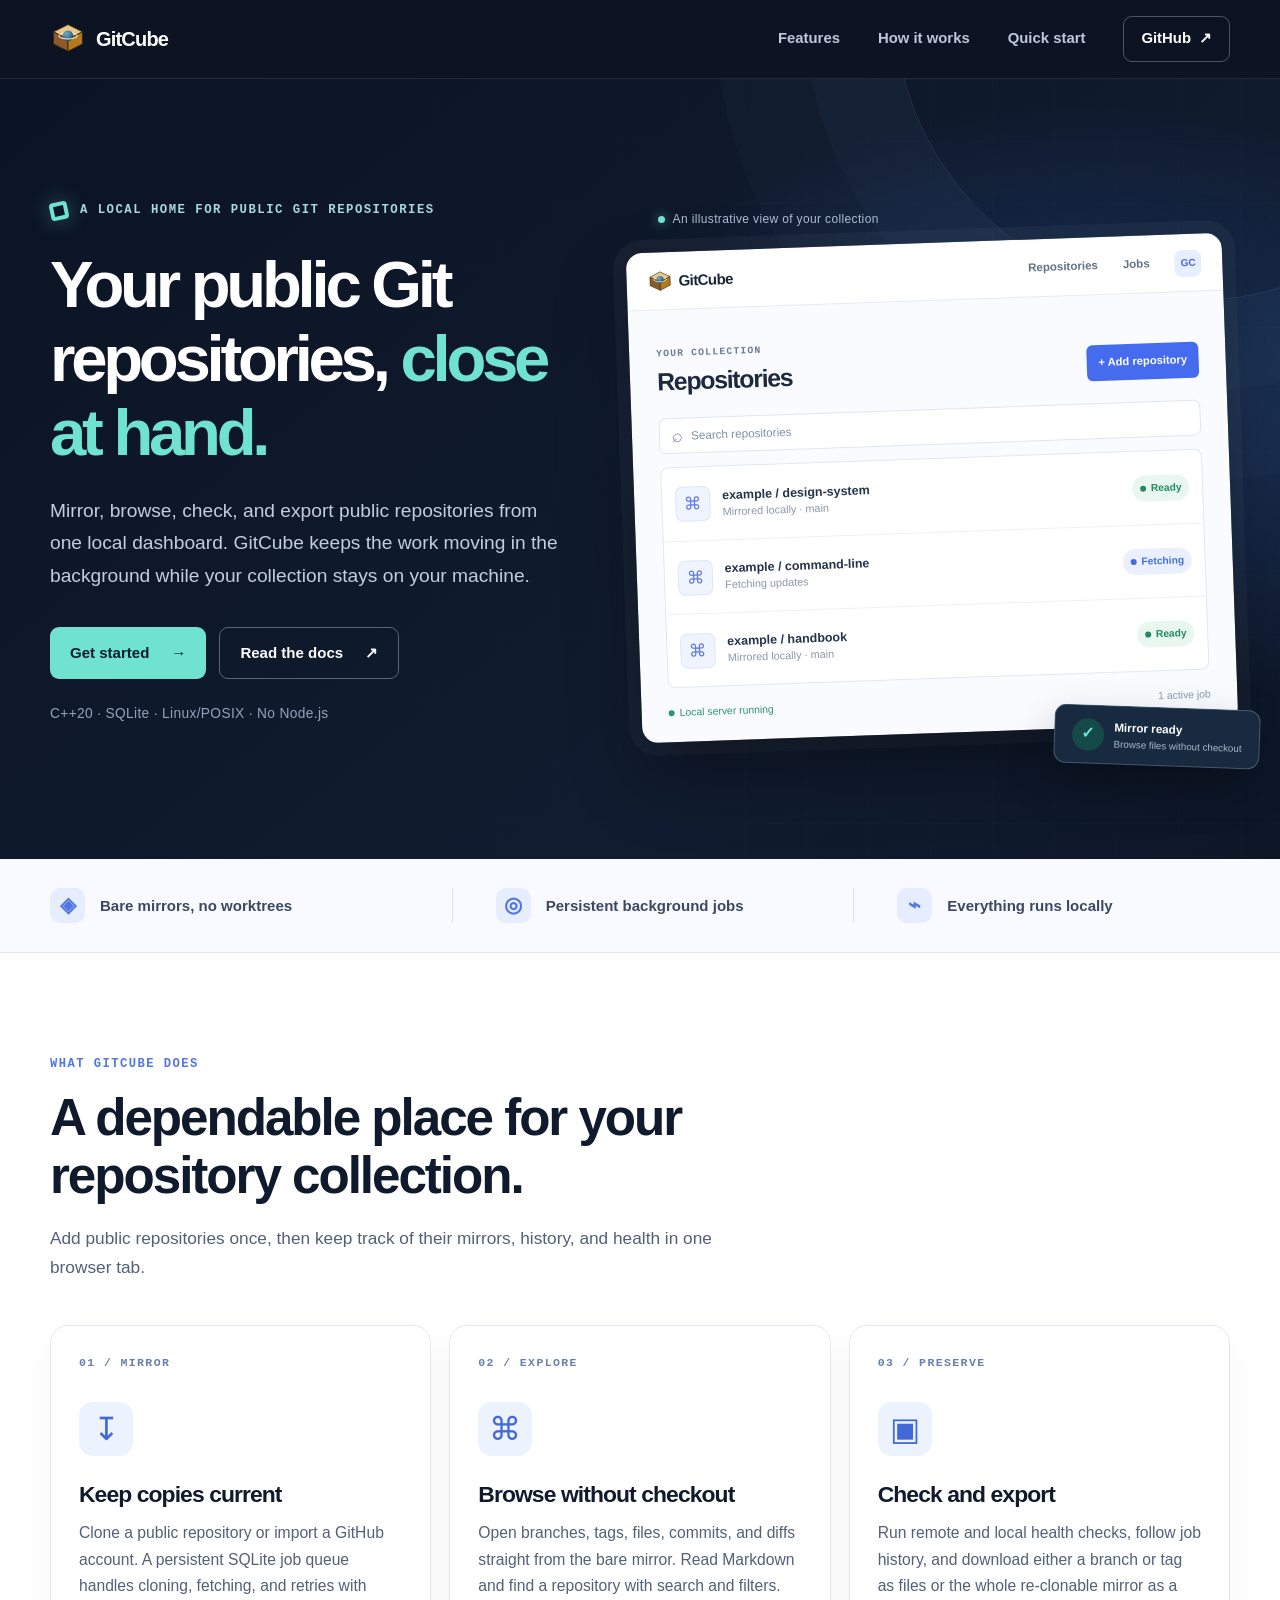
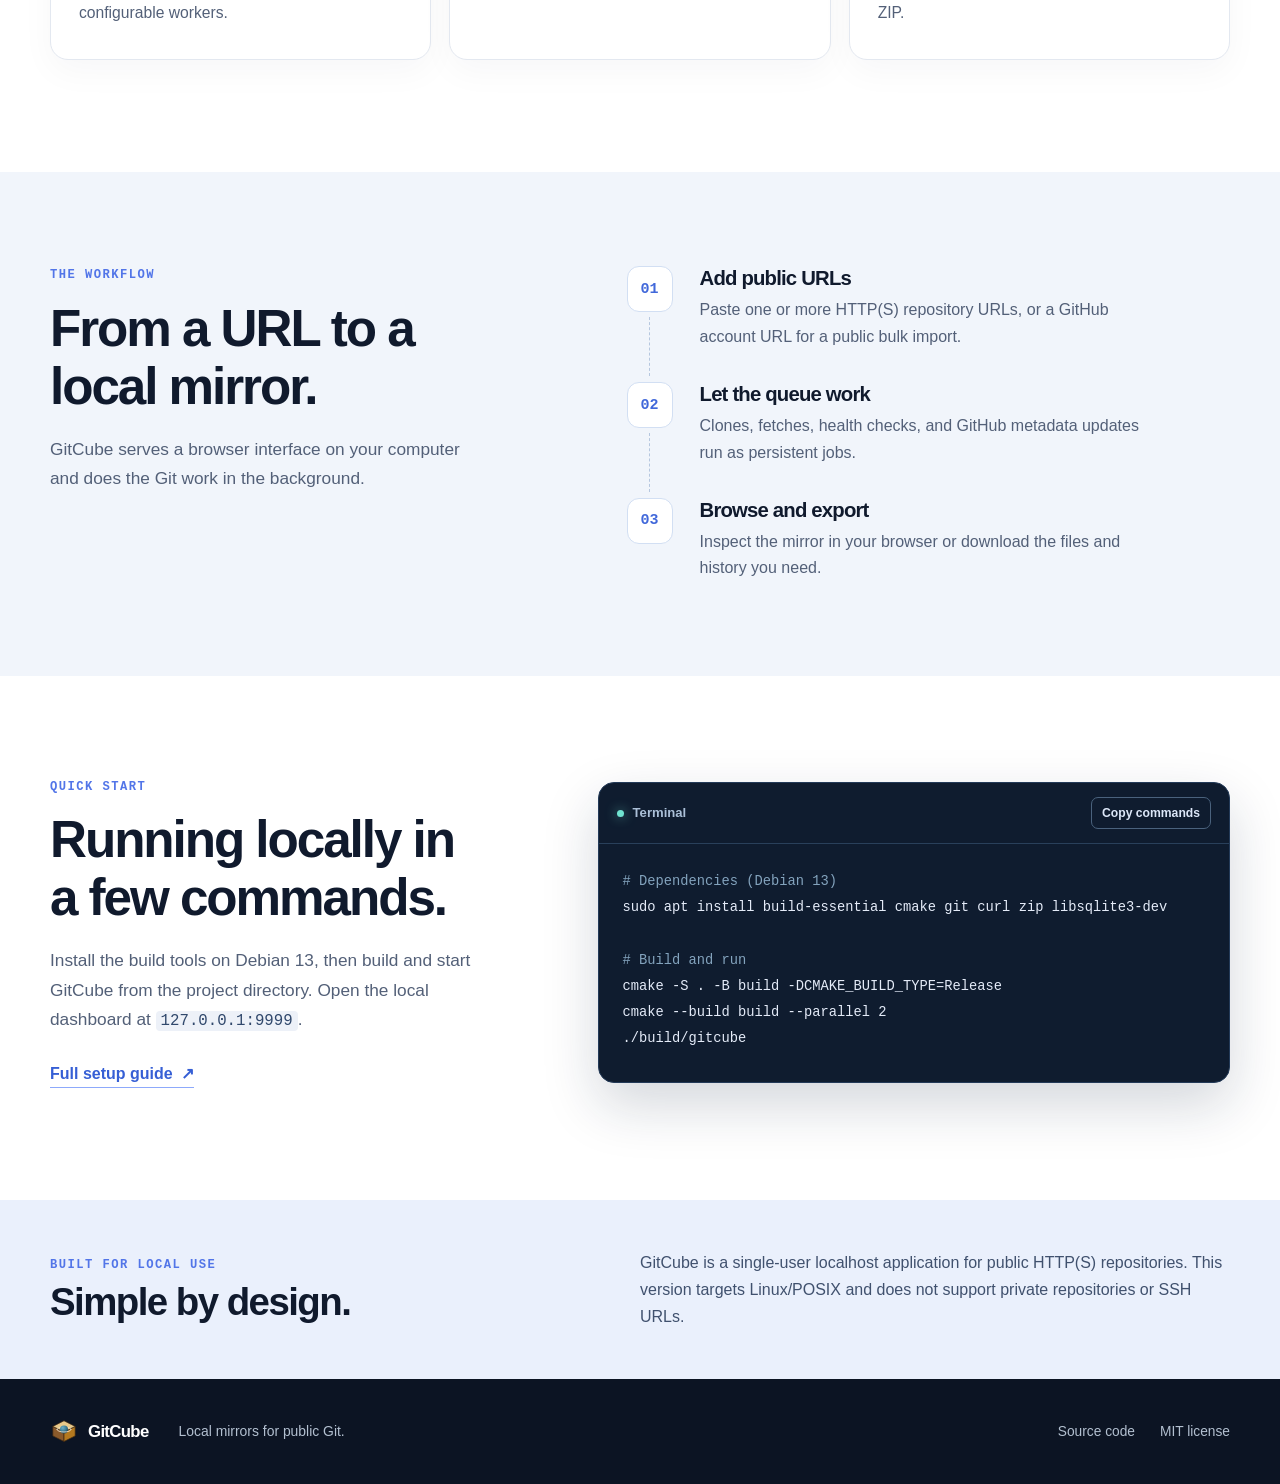
==== web/index.html @ 15dcc456 "Add GitCube website and GitHub Pages deployment" ====
<!doctype html>
<html lang="en">
  <head>
    <meta charset="utf-8">
    <meta name="viewport" content="width=device-width, initial-scale=1">
    <meta name="theme-color" content="#0c1423">
    <meta name="description" content="GitCube is a local C++20 server for mirroring, browsing, and exporting public Git repositories from one place.">
    <title>GitCube — Your public Git repositories, close at hand</title>
    <link rel="icon" type="image/svg+xml" href="./favicon.svg">
    <link rel="stylesheet" href="./styles.css">
    <script src="./script.js" defer></script>
  </head>
  <body>
    <a class="skip-link" href="#main">Skip to content</a>

    <header class="site-header">
      <div class="shell header-inner">
        <a class="brand" href="#top" aria-label="GitCube home">
          <img src="./favicon.svg" alt="" width="36" height="36">
          <span>GitCube</span>
        </a>
        <button class="menu-toggle" type="button" aria-expanded="false" aria-controls="site-nav" aria-label="Open menu">
          <span></span><span></span><span></span>
        </button>
        <nav class="site-nav" id="site-nav" aria-label="Main navigation">
          <a href="#features">Features</a>
          <a href="#how-it-works">How it works</a>
          <a href="#quick-start">Quick start</a>
          <a class="nav-github" href="https://github.com/robertvokac/git-cube" target="_blank" rel="noopener noreferrer">GitHub <span aria-hidden="true">↗</span></a>
        </nav>
      </div>
    </header>

    <main id="main">
      <section class="hero" id="top" aria-labelledby="hero-title">
        <div class="hero-grid" aria-hidden="true"></div>
        <div class="shell hero-layout">
          <div class="hero-copy">
            <p class="eyebrow"><span class="eyebrow-mark"></span> A local home for public Git repositories</p>
            <h1 id="hero-title">Your public Git repositories, <em>close at hand.</em></h1>
            <p class="hero-lead">Mirror, browse, check, and export public repositories from one local dashboard. GitCube keeps the work moving in the background while your collection stays on your machine.</p>
            <div class="hero-actions">
              <a class="button button-primary" href="#quick-start">Get started <span aria-hidden="true">→</span></a>
              <a class="button button-secondary" href="https://github.com/robertvokac/git-cube/blob/develop/README.md" target="_blank" rel="noopener noreferrer">Read the docs <span aria-hidden="true">↗</span></a>
            </div>
            <p class="hero-footnote">C++20 · SQLite · Linux/POSIX · No Node.js</p>
          </div>
          <div class="showcase-wrap">
            <div class="showcase-note"><span class="note-dot"></span> An illustrative view of your collection</div>
            <div class="showcase" aria-label="Illustrative GitCube repository dashboard with sample data">
              <div class="showcase-topbar">
                <span class="showcase-brand"><img src="./favicon.svg" alt="" width="25" height="25"> GitCube</span>
                <span class="showcase-toplink">Repositories</span>
                <span class="showcase-toplink">Jobs</span>
                <span class="showcase-avatar" aria-hidden="true">GC</span>
              </div>
              <div class="showcase-body">
                <div class="showcase-heading">
                  <div><span class="preview-overline">YOUR COLLECTION</span><h2>Repositories</h2></div>
                  <span class="preview-add">+ Add repository</span>
                </div>
                <div class="preview-search">⌕ <span>Search repositories</span></div>
                <div class="preview-list">
                  <div class="preview-repo">
                    <span class="repo-symbol" aria-hidden="true">⌘</span>
                    <div class="repo-info"><strong>example / design-system</strong><small>Mirrored locally · main</small></div>
                    <span class="status status-ready"><i></i> Ready</span>
                  </div>
                  <div class="preview-repo">
                    <span class="repo-symbol" aria-hidden="true">⌘</span>
                    <div class="repo-info"><strong>example / command-line</strong><small>Fetching updates</small></div>
                    <span class="status status-active"><i></i> Fetching</span>
                  </div>
                  <div class="preview-repo">
                    <span class="repo-symbol" aria-hidden="true">⌘</span>
                    <div class="repo-info"><strong>example / handbook</strong><small>Mirrored locally · main</small></div>
                    <span class="status status-ready"><i></i> Ready</span>
                  </div>
                </div>
                <div class="preview-footer"><span><i></i> Local server running</span><span>1 active job</span></div>
              </div>
            </div>
            <div class="floating-card" aria-hidden="true"><span class="floating-icon">✓</span><span><strong>Mirror ready</strong><small>Browse files without checkout</small></span></div>
          </div>
        </div>
      </section>

      <section class="value-strip" aria-label="GitCube at a glance">
        <div class="shell value-items">
          <p><span class="value-icon" aria-hidden="true">◈</span> Bare mirrors, no worktrees</p>
          <p><span class="value-icon" aria-hidden="true">◎</span> Persistent background jobs</p>
          <p><span class="value-icon" aria-hidden="true">⌁</span> Everything runs locally</p>
        </div>
      </section>

      <section class="section features-section" id="features" aria-labelledby="features-title">
        <div class="shell">
          <div class="section-intro">
            <p class="section-kicker">WHAT GITCUBE DOES</p>
            <h2 id="features-title">A dependable place for your repository collection.</h2>
            <p>Add public repositories once, then keep track of their mirrors, history, and health in one browser tab.</p>
          </div>
          <div class="feature-grid">
            <article class="feature-card">
              <span class="feature-number">01 / MIRROR</span>
              <div class="feature-icon" aria-hidden="true">↧</div>
              <h3>Keep copies current</h3>
              <p>Clone a public repository or import a GitHub account. A persistent SQLite job queue handles cloning, fetching, and retries with configurable workers.</p>
            </article>
            <article class="feature-card">
              <span class="feature-number">02 / EXPLORE</span>
              <div class="feature-icon" aria-hidden="true">⌘</div>
              <h3>Browse without checkout</h3>
              <p>Open branches, tags, files, commits, and diffs straight from the bare mirror. Read Markdown and find a repository with search and filters.</p>
            </article>
            <article class="feature-card">
              <span class="feature-number">03 / PRESERVE</span>
              <div class="feature-icon" aria-hidden="true">▣</div>
              <h3>Check and export</h3>
              <p>Run remote and local health checks, follow job history, and download either a branch or tag as files or the whole re-clonable mirror as a ZIP.</p>
            </article>
          </div>
        </div>
      </section>

      <section class="workflow-section" id="how-it-works" aria-labelledby="workflow-title">
        <div class="shell workflow-layout">
          <div class="workflow-heading">
            <p class="section-kicker">THE WORKFLOW</p>
            <h2 id="workflow-title">From a URL to a local mirror.</h2>
            <p>GitCube serves a browser interface on your computer and does the Git work in the background.</p>
          </div>
          <ol class="workflow-list">
            <li><span class="step-number">01</span><div><h3>Add public URLs</h3><p>Paste one or more HTTP(S) repository URLs, or a GitHub account URL for a public bulk import.</p></div></li>
            <li><span class="step-number">02</span><div><h3>Let the queue work</h3><p>Clones, fetches, health checks, and GitHub metadata updates run as persistent jobs.</p></div></li>
            <li><span class="step-number">03</span><div><h3>Browse and export</h3><p>Inspect the mirror in your browser or download the files and history you need.</p></div></li>
          </ol>
        </div>
      </section>

      <section class="section quick-start-section" id="quick-start" aria-labelledby="quick-start-title">
        <div class="shell quick-start-layout">
          <div class="quick-start-copy">
            <p class="section-kicker">QUICK START</p>
            <h2 id="quick-start-title">Running locally in a few commands.</h2>
            <p>Install the build tools on Debian 13, then build and start GitCube from the project directory. Open the local dashboard at <code>127.0.0.1:9999</code>.</p>
            <a class="text-link" href="https://github.com/robertvokac/git-cube/blob/develop/README.md#quick-start" target="_blank" rel="noopener noreferrer">Full setup guide <span aria-hidden="true">↗</span></a>
          </div>
          <div class="code-panel">
            <div class="code-header"><span><span class="terminal-dot"></span> Terminal</span><button class="copy-button" type="button" aria-live="polite">Copy commands</button></div>
            <pre id="quick-start-code"><code><span class="code-comment"># Dependencies (Debian 13)</span>
sudo apt install build-essential cmake git curl zip libsqlite3-dev

<span class="code-comment"># Build and run</span>
cmake -S . -B build -DCMAKE_BUILD_TYPE=Release
cmake --build build --parallel 2
./build/gitcube</code></pre>
          </div>
        </div>
      </section>

      <section class="boundary-section" aria-labelledby="boundary-title">
        <div class="shell boundary-inner">
          <div><p class="section-kicker">BUILT FOR LOCAL USE</p><h2 id="boundary-title">Simple by design.</h2></div>
          <p>GitCube is a single-user localhost application for public HTTP(S) repositories. This version targets Linux/POSIX and does not support private repositories or SSH URLs.</p>
        </div>
      </section>
    </main>

    <footer class="site-footer">
      <div class="shell footer-inner">
        <a class="brand footer-brand" href="#top"><img src="./favicon.svg" alt="" width="28" height="28"><span>GitCube</span></a>
        <p>Local mirrors for public Git.</p>
        <div class="footer-links"><a href="https://github.com/robertvokac/git-cube" target="_blank" rel="noopener noreferrer">Source code</a><a href="https://github.com/robertvokac/git-cube/blob/develop/LICENSE" target="_blank" rel="noopener noreferrer">MIT license</a></div>
      </div>
    </footer>
  </body>
</html>
---- web/styles.css ----
:root {
  color-scheme: light;
  --ink: #101a2d;
  --muted: #536078;
  --deep: #0c1423;
  --deep-2: #111d30;
  --line: #dfe5ee;
  --blue: #587aff;
  --aqua: #70e3d0;
  --paper: #ffffff;
  --soft: #f5f7fb;
  --radius: 18px;
}

* { box-sizing: border-box; }
html { scroll-behavior: smooth; scroll-padding-top: 90px; }
body { margin: 0; color: var(--ink); background: var(--paper); font-family: Inter, ui-sans-serif, -apple-system, BlinkMacSystemFont, "Segoe UI", sans-serif; line-height: 1.55; }
a { color: inherit; text-decoration: none; }
button { font: inherit; }
img { display: block; }
h1, h2, h3, p { margin-top: 0; }
h1, h2, h3 { line-height: 1.13; letter-spacing: -0.04em; }
:focus-visible { outline: 3px solid #87e9da; outline-offset: 4px; }
.shell { width: min(100% - 48px, 1180px); margin-inline: auto; }
.skip-link { position: absolute; z-index: 50; top: -100px; left: 20px; padding: 10px 16px; background: white; color: var(--ink); border-radius: 8px; }
.skip-link:focus { top: 12px; }

.site-header { position: relative; z-index: 10; background: var(--deep); border-bottom: 1px solid rgba(255,255,255,.09); }
.header-inner { min-height: 78px; display: flex; align-items: center; justify-content: space-between; gap: 32px; }
.brand { display: inline-flex; align-items: center; gap: 10px; color: white; font-size: 1.25rem; font-weight: 800; letter-spacing: -.04em; white-space: nowrap; }
.brand img { flex: none; }
.site-nav { display: flex; align-items: center; gap: clamp(18px, 3vw, 38px); color: #bdc8da; font-size: .93rem; font-weight: 600; }
.site-nav a { transition: color .2s ease; }
.site-nav a:hover { color: #fff; }
.site-nav .nav-github { color: #fff; display: inline-flex; align-items: center; gap: 8px; padding: 10px 17px; border: 1px solid rgba(255,255,255,.27); border-radius: 9px; }
.site-nav .nav-github:hover { background: rgba(255,255,255,.1); }
.menu-toggle { display: none; }

.hero { position: relative; isolation: isolate; overflow: hidden; min-height: 650px; color: white; background: radial-gradient(ellipse 700px 430px at 84% 42%, #1b355f 0%, transparent 70%), linear-gradient(142deg, #0b1424 0%, #111c30 70%, #0d1728 100%); }
.hero::after { content: ""; position: absolute; z-index: -1; width: 600px; height: 600px; right: -215px; top: -380px; border: 1px solid rgba(134,192,240,.14); border-radius: 50%; box-shadow: 0 0 0 90px rgba(134,192,240,.025), 0 0 0 180px rgba(134,192,240,.02); }
.hero-grid { position: absolute; inset: 0; z-index: -1; opacity: .22; background-image: linear-gradient(rgba(255,255,255,.055) 1px, transparent 1px), linear-gradient(90deg, rgba(255,255,255,.055) 1px, transparent 1px); background-size: 62px 62px; mask-image: linear-gradient(to right, transparent 10%, black 80%); }
.hero-layout { display: grid; grid-template-columns: minmax(0, .95fr) minmax(0, 1.05fr); align-items: center; gap: 44px; padding-block: 93px 106px; }
.hero-copy { position: relative; z-index: 2; max-width: 570px; }
.eyebrow, .section-kicker, .preview-overline, .feature-number { font-family: ui-monospace, SFMono-Regular, Menlo, Consolas, monospace; font-weight: 700; letter-spacing: .12em; }
.eyebrow { display: flex; align-items: center; gap: 12px; margin-bottom: 28px; color: #a7d8dd; text-transform: uppercase; font-size: .77rem; }
.eyebrow-mark { width: 18px; height: 18px; border: 4px solid var(--aqua); border-radius: 4px; transform: rotate(-12deg); box-shadow: 0 0 20px rgba(112,227,208,.35); }
.hero h1 { max-width: 660px; margin-bottom: 25px; font-size: clamp(3.2rem, 5.1vw, 5.35rem); font-weight: 800; letter-spacing: -.065em; }
.hero h1 em { color: var(--aqua); font-style: normal; }
.hero-lead { max-width: 520px; margin-bottom: 34px; color: #c2cede; font-size: clamp(1.08rem, 1.5vw, 1.22rem); line-height: 1.7; }
.hero-actions { display: flex; flex-wrap: wrap; gap: 13px; }
.button { min-height: 52px; display: inline-flex; align-items: center; justify-content: center; gap: 22px; padding: 12px 20px; border-radius: 9px; font-size: .94rem; font-weight: 750; transition: transform .2s ease, background-color .2s ease, border-color .2s ease; }
.button:hover { transform: translateY(-2px); }
.button-primary { color: #071e2c; background: var(--aqua); }
.button-primary:hover { background: #92f1e3; }
.button-secondary { color: #fff; border: 1px solid #54657c; }
.button-secondary:hover { border-color: #afc1d6; background: rgba(255,255,255,.07); }
.hero-footnote { margin: 24px 0 0; color: #93a3bb; font-size: .86rem; letter-spacing: .025em; }

.showcase-wrap { position: relative; padding: 34px 0 20px; }
.showcase-note { display: inline-flex; align-items: center; gap: 8px; margin: 0 0 14px 24px; color: #afbed3; font-size: .75rem; letter-spacing: .03em; }
.note-dot, .terminal-dot { display: inline-block; width: 7px; height: 7px; border-radius: 50%; background: var(--aqua); box-shadow: 0 0 12px rgba(112,227,208,.7); }
.showcase { overflow: hidden; background: #f9fbff; color: #1d293d; border: 1px solid rgba(255,255,255,.5); border-radius: 16px; box-shadow: 0 34px 70px rgba(0,0,0,.35), 0 0 0 13px rgba(255,255,255,.035); transform: rotate(-2deg); }
.showcase-topbar { display: flex; align-items: center; gap: 25px; min-height: 57px; padding: 0 20px; border-bottom: 1px solid #e6eaf1; background: #fff; color: #647187; font-size: .72rem; font-weight: 700; }
.showcase-brand { display: inline-flex; align-items: center; gap: 6px; margin-right: auto; color: #1b2737; font-size: .94rem; font-weight: 800; letter-spacing: -.04em; }
.showcase-avatar { display: grid; place-items: center; width: 27px; height: 27px; border-radius: 8px; background: #e7eeff; color: #4167dc; font-size: .63rem; }
.showcase-body { padding: 29px 26px 20px; }
.showcase-heading { display: flex; justify-content: space-between; align-items: end; gap: 10px; }
.preview-overline { color: #6b7c94; font-size: .61rem; }
.showcase-heading h2 { margin: 4px 0 0; font-size: 1.55rem; letter-spacing: -.05em; }
.preview-add { padding: 9px 12px; white-space: nowrap; background: #456cef; color: white; border-radius: 6px; font-size: .7rem; font-weight: 700; }
.preview-search { display: flex; align-items: center; gap: 8px; margin: 22px 0 13px; padding: 8px 12px; border: 1px solid #e0e6ee; border-radius: 7px; color: #8090a4; background: white; font-size: 1.15rem; line-height: 1; }
.preview-search span { font-size: .73rem; }
.preview-list { border: 1px solid #e2e8f0; border-radius: 8px; background: white; }
.preview-repo { display: flex; align-items: center; gap: 12px; min-height: 73px; padding: 11px 13px; }
.preview-repo + .preview-repo { border-top: 1px solid #edf0f5; }
.repo-symbol { display: grid; place-items: center; flex: none; width: 35px; height: 35px; border: 1px solid #dce6fa; border-radius: 7px; background: #eff4ff; color: #5d7be0; font-size: 1.1rem; }
.repo-info { display: flex; flex: 1; flex-direction: column; min-width: 0; line-height: 1.45; }
.repo-info strong { overflow: hidden; color: #25334b; font-size: .78rem; text-overflow: ellipsis; white-space: nowrap; }
.repo-info small { color: #8a98aa; font-size: .68rem; }
.status { display: inline-flex; align-items: center; gap: 5px; padding: 5px 8px; border-radius: 99px; font-size: .64rem; font-weight: 750; white-space: nowrap; }
.status i, .preview-footer i { width: 6px; height: 6px; border-radius: 50%; background: currentColor; }
.status-ready { background: #e8f7f0; color: #22895f; }
.status-active { background: #eaf0ff; color: #456cda; }
.preview-footer { display: flex; justify-content: space-between; margin-top: 17px; color: #8b9aab; font-size: .65rem; }
.preview-footer span:first-child { display: inline-flex; align-items: center; gap: 5px; color: #319171; }
.floating-card { position: absolute; right: -30px; bottom: -13px; display: flex; align-items: center; gap: 10px; padding: 12px 17px; border: 1px solid rgba(188,214,230,.28); border-radius: 12px; background: #172a3f; box-shadow: 0 20px 45px rgba(0,0,0,.25); transform: rotate(2deg); }
.floating-icon { display: grid; place-items: center; width: 32px; height: 32px; border-radius: 50%; background: #164a49; color: var(--aqua); font-weight: 800; }
.floating-card strong, .floating-card small { display: block; }
.floating-card strong { font-size: .73rem; }
.floating-card small { color: #a8bac9; font-size: .61rem; }

.value-strip { border-bottom: 1px solid var(--line); background: #f8faff; }
.value-items { display: grid; grid-template-columns: repeat(3, 1fr); gap: 25px; padding-block: 29px; }
.value-items p { display: flex; align-items: center; gap: 15px; margin: 0; color: #3a4861; font-size: .94rem; font-weight: 700; }
.value-items p + p { border-left: 1px solid #dce3ef; padding-left: 43px; }
.value-icon { display: grid; place-items: center; flex: none; width: 35px; height: 35px; color: #5276e4; background: #e6edff; border-radius: 10px; font-size: 1.3rem; line-height: 1; }

.section { padding-block: 102px 112px; }
.section-kicker { margin-bottom: 15px; color: #5275e8; font-size: .76rem; }
.section-intro { max-width: 690px; margin-bottom: 43px; }
.section-intro h2, .workflow-heading h2, .quick-start-copy h2, .boundary-inner h2 { margin-bottom: 19px; font-size: clamp(2.35rem, 4vw, 3.65rem); font-weight: 800; }
.section-intro > p:last-child, .workflow-heading > p:last-child, .quick-start-copy > p:not(.section-kicker) { color: var(--muted); font-size: 1.08rem; line-height: 1.7; }
.feature-grid { display: grid; grid-template-columns: repeat(3, minmax(0, 1fr)); gap: 18px; }
.feature-card { display: flex; flex-direction: column; min-height: 335px; padding: 28px; border: 1px solid #e3e8f0; border-radius: var(--radius); background: #fff; box-shadow: 0 12px 34px rgba(19,37,69,.035); transition: transform .25s ease, box-shadow .25s ease; }
.feature-card:hover { transform: translateY(-4px); box-shadow: 0 18px 44px rgba(19,37,69,.09); }
.feature-number { color: #6980a8; font-size: .72rem; }
.feature-icon { display: grid; place-items: center; width: 54px; height: 54px; margin: 30px 0 26px; border-radius: 14px; color: #4269d6; background: #edf2ff; font-size: 2rem; line-height: 1; }
.feature-card h3 { margin-bottom: 12px; font-size: 1.43rem; }
.feature-card p { margin-bottom: 0; color: var(--muted); font-size: .98rem; line-height: 1.7; }

.workflow-section { padding-block: 94px; background: #f1f5fb; }
.workflow-layout { display: grid; grid-template-columns: minmax(0, .88fr) minmax(0, 1.12fr); gap: clamp(48px, 8vw, 125px); align-items: start; }
.workflow-heading { max-width: 430px; }
.workflow-list { margin: 0; padding: 0; list-style: none; }
.workflow-list li { display: grid; grid-template-columns: 53px 1fr; gap: 20px; position: relative; padding: 0 0 32px; }
.workflow-list li:not(:last-child)::after { content: ""; position: absolute; left: 22px; top: 51px; bottom: 6px; border-left: 1px dashed #b6c7df; }
.workflow-list li:last-child { padding-bottom: 0; }
.step-number { display: grid; place-items: center; width: 46px; height: 46px; border: 1px solid #d2dff3; border-radius: 12px; color: #4168da; background: white; font-family: ui-monospace, SFMono-Regular, Menlo, Consolas, monospace; font-size: .94rem; font-weight: 800; }
.workflow-list h3 { margin: 1px 0 7px; font-size: 1.27rem; }
.workflow-list p { max-width: 460px; margin: 0; color: var(--muted); line-height: 1.65; }

.quick-start-layout { display: grid; grid-template-columns: minmax(0, .84fr) minmax(0, 1.16fr); gap: clamp(45px, 7vw, 95px); align-items: center; }
.quick-start-copy { max-width: 425px; }
.quick-start-copy code { padding: 1px 5px; border-radius: 4px; background: #edf1f8; color: #30486c; font-size: .91em; }
.text-link { display: inline-flex; align-items: center; gap: 8px; margin-top: 10px; color: #365fd5; font-weight: 750; border-bottom: 1px solid #8da9fb; }
.text-link:hover { color: #173fac; }
.code-panel { min-width: 0; overflow: hidden; border: 1px solid #233a58; border-radius: 16px; background: #0f1c2f; color: #e4ebf8; box-shadow: 0 22px 55px rgba(14,32,62,.18); }
.code-header { display: flex; align-items: center; justify-content: space-between; gap: 12px; padding: 14px 18px; border-bottom: 1px solid #29405b; color: #abc0d8; font-size: .82rem; font-weight: 700; }
.code-header > span { display: inline-flex; align-items: center; gap: 9px; }
.copy-button { min-height: 32px; padding: 4px 10px; border: 1px solid #4a627d; border-radius: 7px; color: #dce7f8; background: transparent; cursor: pointer; font-size: .76rem; font-weight: 700; }
.copy-button:hover { background: #263b56; }
.code-panel pre { margin: 0; padding: 25px 24px 30px; overflow-x: auto; font: .86rem/1.9 ui-monospace, SFMono-Regular, Menlo, Consolas, monospace; tab-size: 2; }
.code-comment { color: #83a3bd; }

.boundary-section { padding-block: 49px; background: #eaf0fc; }
.boundary-inner { display: flex; align-items: center; justify-content: space-between; gap: 70px; }
.boundary-inner .section-kicker { margin-bottom: 5px; }
.boundary-inner h2 { margin-bottom: 0; font-size: clamp(2rem, 3vw, 2.8rem); }
.boundary-inner > p { max-width: 590px; margin: 0; color: #40516e; line-height: 1.7; }

.site-footer { background: var(--deep); color: #b3c0d0; }
.footer-inner { display: flex; align-items: center; gap: 30px; min-height: 105px; }
.footer-brand { font-size: 1.05rem; }
.footer-inner p { margin: 0 auto 0 0; font-size: .87rem; }
.footer-links { display: flex; gap: 25px; font-size: .86rem; }
.footer-links a:hover { color: white; }

@media (max-width: 1050px) {
  .hero-layout { gap: 22px; }
  .hero h1 { font-size: clamp(3.1rem, 5vw, 4.35rem); }
  .showcase-body { padding: 22px 18px 17px; }
  .floating-card { right: -9px; }
  .value-items p + p { padding-left: 20px; }
}
@media (max-width: 760px) {
  html { scroll-padding-top: 70px; }
  .shell { width: min(100% - 36px, 620px); }
  .header-inner { min-height: 68px; }
  .menu-toggle { display: flex; flex-direction: column; justify-content: center; gap: 5px; width: 40px; height: 40px; padding: 8px; border: 1px solid #47566c; border-radius: 8px; background: transparent; cursor: pointer; }
  .menu-toggle span { width: 100%; height: 2px; border-radius: 2px; background: white; }
  .site-nav { display: none; position: absolute; top: 68px; left: 0; right: 0; flex-direction: column; align-items: stretch; gap: 0; padding: 12px 18px 20px; border-top: 1px solid #314053; background: var(--deep); box-shadow: 0 15px 28px rgba(0,0,0,.2); }
  .site-nav.is-open { display: flex; }
  .site-nav a, .site-nav .nav-github { display: block; padding: 12px 9px; border: 0; }
  .hero-layout { grid-template-columns: 1fr; gap: 30px; padding-block: 68px 85px; }
  .hero h1 { max-width: 590px; font-size: clamp(3rem, 9vw, 4.6rem); }
  .showcase-wrap { max-width: 600px; margin-inline: auto; padding-right: 10px; }
  .showcase { transform: rotate(-1deg); }
  .floating-card { right: 1px; }
  .value-items { grid-template-columns: 1fr; gap: 15px; padding-block: 24px; }
  .value-items p + p { padding-left: 0; border-left: 0; }
  .section { padding-block: 75px; }
  .feature-grid { grid-template-columns: 1fr; }
  .feature-card { min-height: 0; }
  .feature-icon { margin: 20px 0; }
  .workflow-layout, .quick-start-layout { grid-template-columns: 1fr; gap: 32px; }
  .workflow-section { padding-block: 75px; }
  .boundary-inner { align-items: start; flex-direction: column; gap: 14px; }
  .footer-inner { flex-wrap: wrap; gap: 14px 20px; padding-block: 30px; }
  .footer-inner p { flex: 1; }
  .footer-links { flex-basis: 100%; }
}
@media (max-width: 440px) {
  .shell { width: min(100% - 30px, 620px); }
  .hero-layout { padding-top: 55px; }
  .hero h1 { font-size: clamp(2.7rem, 12vw, 3.4rem); }
  .eyebrow { font-size: .66rem; }
  .button { flex: 1 1 100%; }
  .showcase-wrap { padding-right: 0; }
  .showcase-topbar { gap: 11px; padding-inline: 11px; }
  .showcase-toplink { font-size: .63rem; }
  .showcase-body { padding: 18px 11px 16px; }
  .showcase-heading h2 { font-size: 1.28rem; }
  .preview-add { padding: 7px; font-size: .61rem; }
  .preview-repo { gap: 7px; padding-inline: 8px; }
  .repo-symbol { width: 29px; height: 29px; }
  .repo-info strong { font-size: .66rem; }
  .repo-info small { font-size: .6rem; }
  .status { padding: 4px 6px; font-size: .58rem; }
  .floating-card { right: -2px; bottom: -28px; }
  .floating-card small { display: none; }
  .code-panel pre { padding: 20px 16px 25px; font-size: .78rem; }
}
@media (prefers-reduced-motion: reduce) {
  html { scroll-behavior: auto; }
  *, *::before, *::after { transition-duration: .01ms !important; animation-duration: .01ms !important; }
}
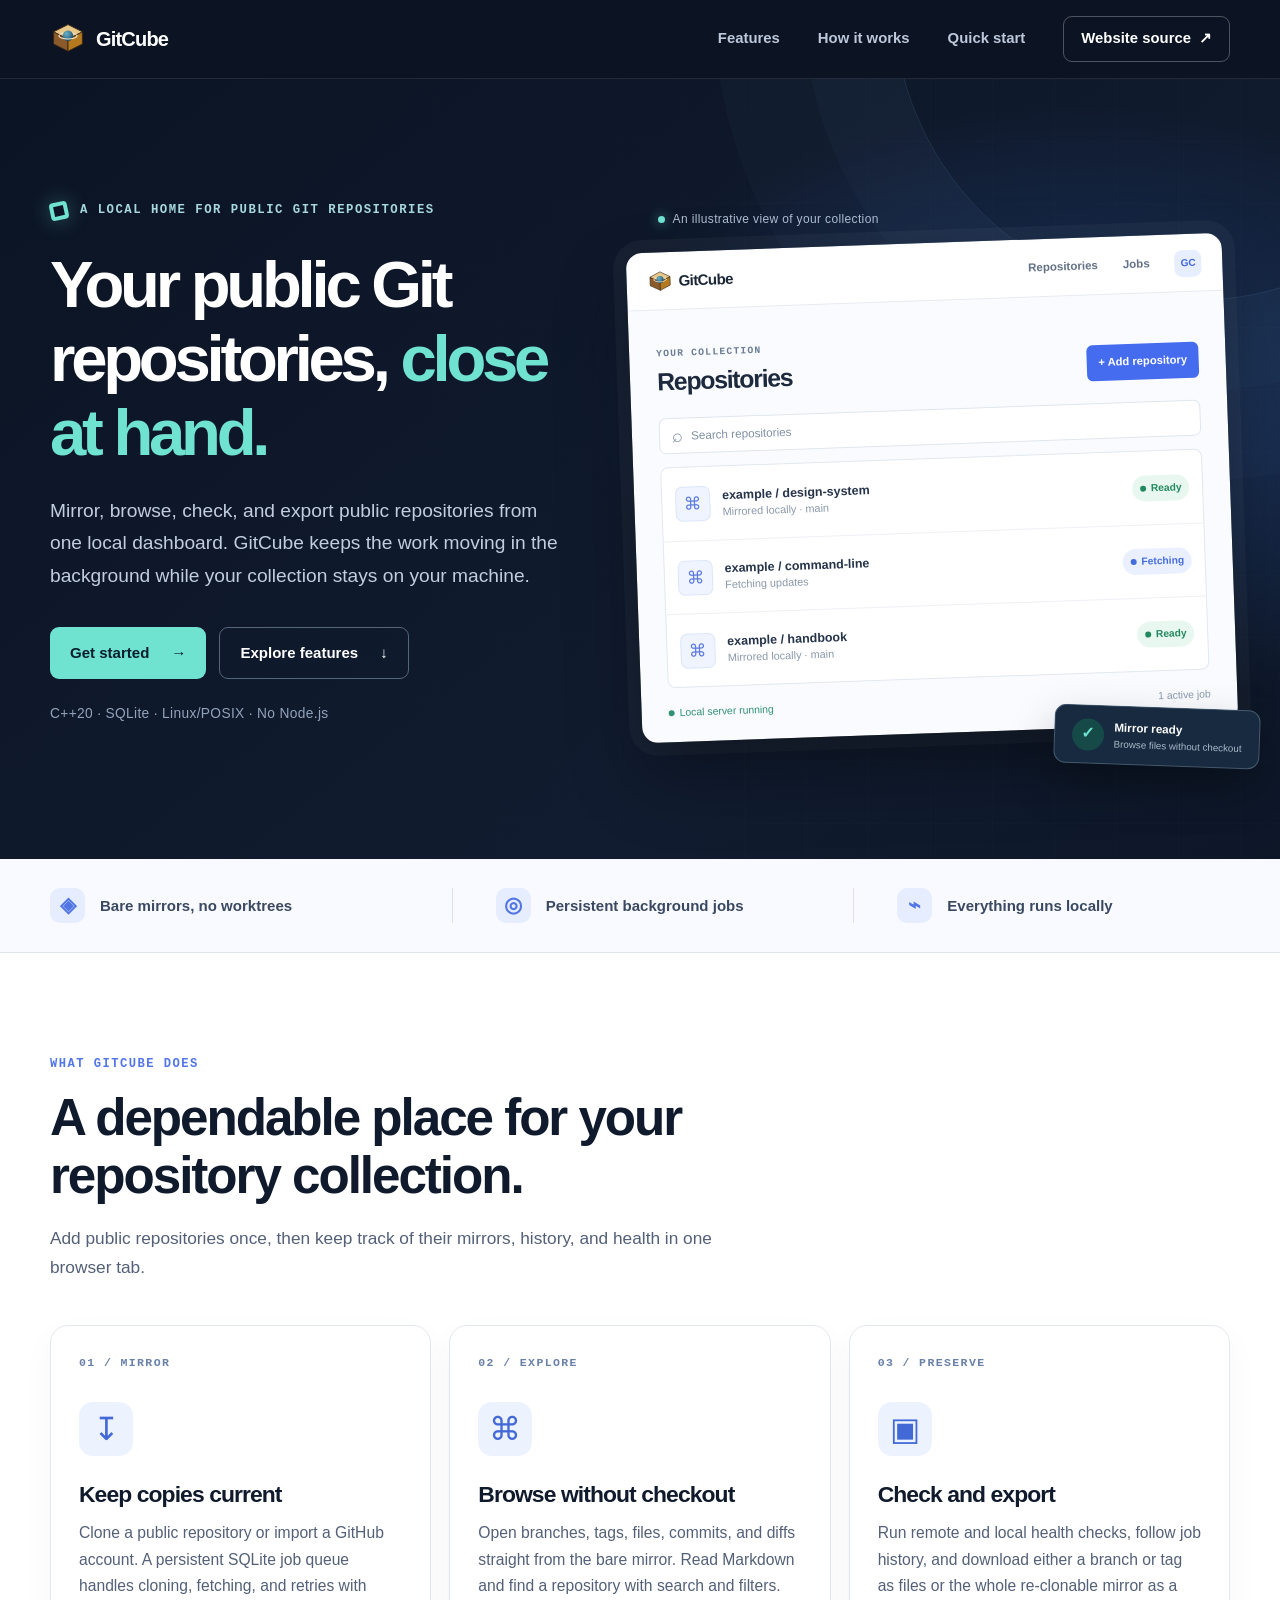
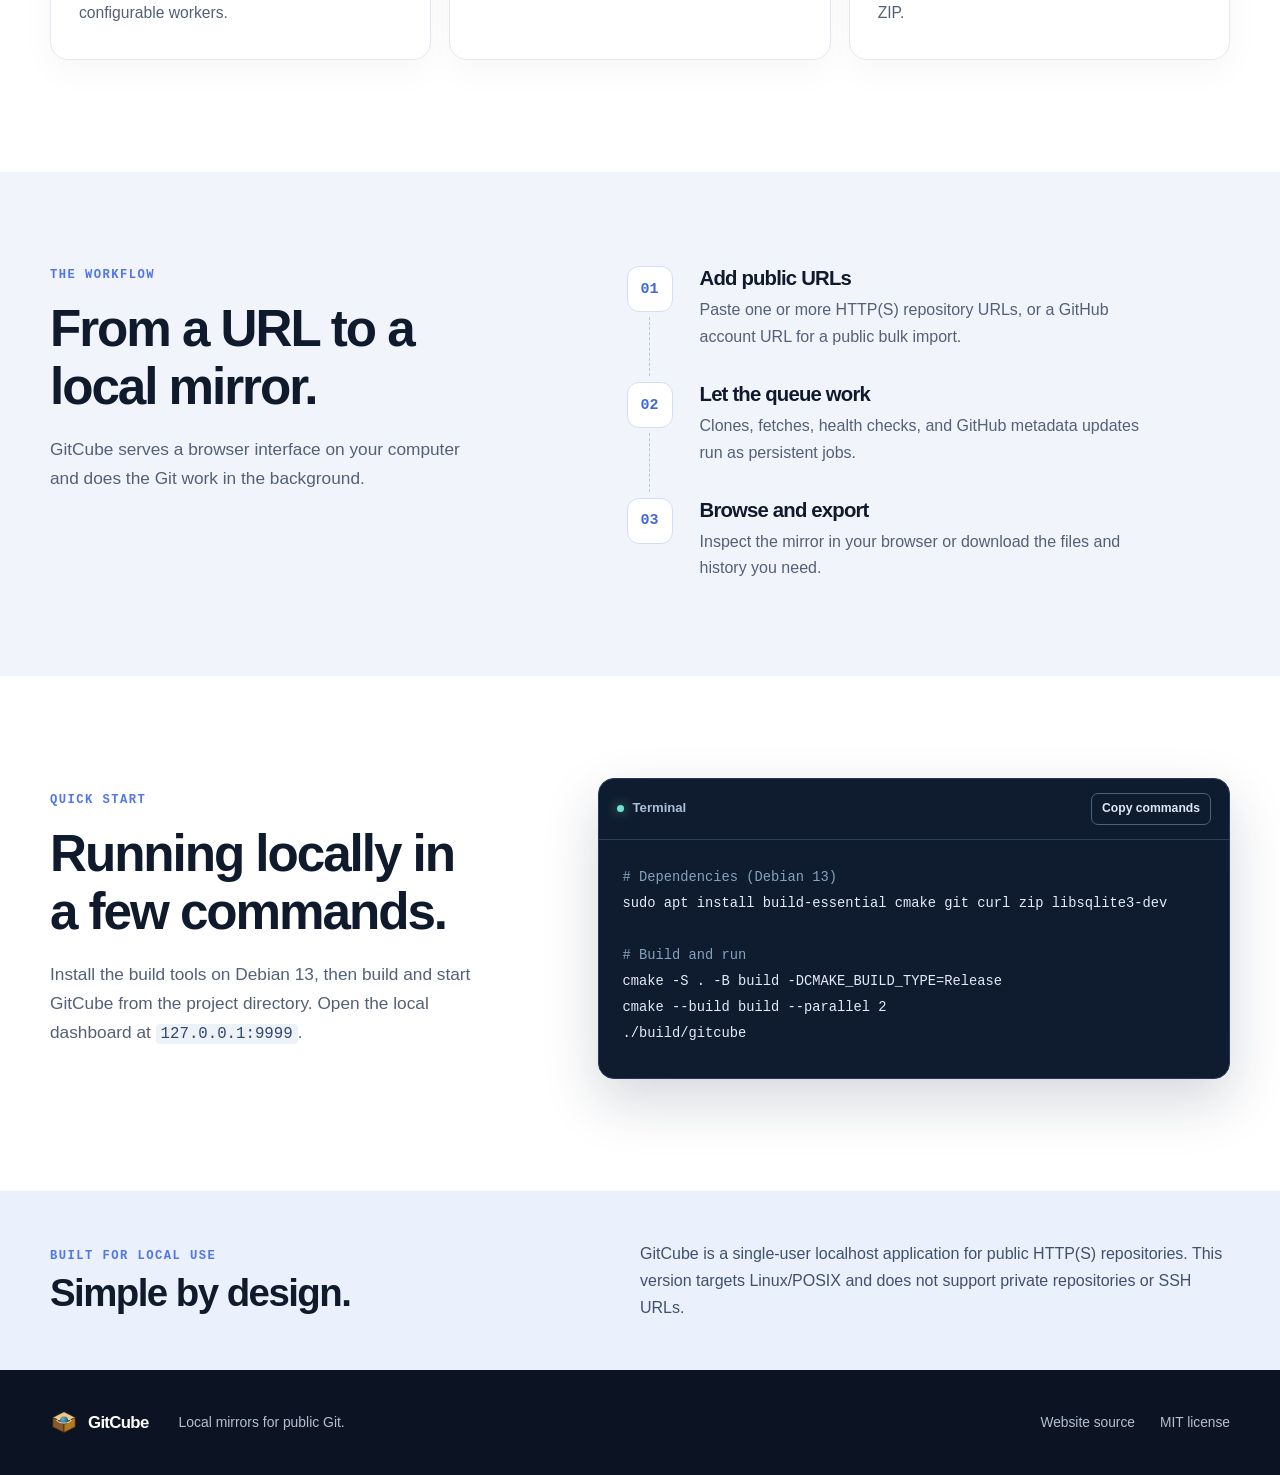
==== commit 251e06f5: "Prepare website for separate public Pages repository" ====
--- a/web/index.html
+++ b/web/index.html
@@ -26,7 +26,7 @@
           <a href="#features">Features</a>
           <a href="#how-it-works">How it works</a>
           <a href="#quick-start">Quick start</a>
-          <a class="nav-github" href="https://github.com/robertvokac/git-cube" target="_blank" rel="noopener noreferrer">GitHub <span aria-hidden="true">↗</span></a>
+          <a class="nav-github" href="https://github.com/robertvokac/git-cube-site" target="_blank" rel="noopener noreferrer">Website source <span aria-hidden="true">↗</span></a>
         </nav>
       </div>
     </header>
@@ -41,7 +41,7 @@
             <p class="hero-lead">Mirror, browse, check, and export public repositories from one local dashboard. GitCube keeps the work moving in the background while your collection stays on your machine.</p>
             <div class="hero-actions">
               <a class="button button-primary" href="#quick-start">Get started <span aria-hidden="true">→</span></a>
-              <a class="button button-secondary" href="https://github.com/robertvokac/git-cube/blob/develop/README.md" target="_blank" rel="noopener noreferrer">Read the docs <span aria-hidden="true">↗</span></a>
+              <a class="button button-secondary" href="#features">Explore features <span aria-hidden="true">↓</span></a>
             </div>
             <p class="hero-footnote">C++20 · SQLite · Linux/POSIX · No Node.js</p>
           </div>
@@ -144,7 +144,6 @@
             <p class="section-kicker">QUICK START</p>
             <h2 id="quick-start-title">Running locally in a few commands.</h2>
             <p>Install the build tools on Debian 13, then build and start GitCube from the project directory. Open the local dashboard at <code>127.0.0.1:9999</code>.</p>
-            <a class="text-link" href="https://github.com/robertvokac/git-cube/blob/develop/README.md#quick-start" target="_blank" rel="noopener noreferrer">Full setup guide <span aria-hidden="true">↗</span></a>
           </div>
           <div class="code-panel">
             <div class="code-header"><span><span class="terminal-dot"></span> Terminal</span><button class="copy-button" type="button" aria-live="polite">Copy commands</button></div>
@@ -171,7 +170,7 @@
       <div class="shell footer-inner">
         <a class="brand footer-brand" href="#top"><img src="./favicon.svg" alt="" width="28" height="28"><span>GitCube</span></a>
         <p>Local mirrors for public Git.</p>
-        <div class="footer-links"><a href="https://github.com/robertvokac/git-cube" target="_blank" rel="noopener noreferrer">Source code</a><a href="https://github.com/robertvokac/git-cube/blob/develop/LICENSE" target="_blank" rel="noopener noreferrer">MIT license</a></div>
+        <div class="footer-links"><a href="https://github.com/robertvokac/git-cube-site" target="_blank" rel="noopener noreferrer">Website source</a><a href="https://github.com/robertvokac/git-cube-site/blob/main/LICENSE" target="_blank" rel="noopener noreferrer">MIT license</a></div>
       </div>
     </footer>
   </body>
--- a/web/styles.css
+++ b/web/styles.css
@@ -122,8 +122,6 @@
 .quick-start-layout { display: grid; grid-template-columns: minmax(0, .84fr) minmax(0, 1.16fr); gap: clamp(45px, 7vw, 95px); align-items: center; }
 .quick-start-copy { max-width: 425px; }
 .quick-start-copy code { padding: 1px 5px; border-radius: 4px; background: #edf1f8; color: #30486c; font-size: .91em; }
-.text-link { display: inline-flex; align-items: center; gap: 8px; margin-top: 10px; color: #365fd5; font-weight: 750; border-bottom: 1px solid #8da9fb; }
-.text-link:hover { color: #173fac; }
 .code-panel { min-width: 0; overflow: hidden; border: 1px solid #233a58; border-radius: 16px; background: #0f1c2f; color: #e4ebf8; box-shadow: 0 22px 55px rgba(14,32,62,.18); }
 .code-header { display: flex; align-items: center; justify-content: space-between; gap: 12px; padding: 14px 18px; border-bottom: 1px solid #29405b; color: #abc0d8; font-size: .82rem; font-weight: 700; }
 .code-header > span { display: inline-flex; align-items: center; gap: 9px; }
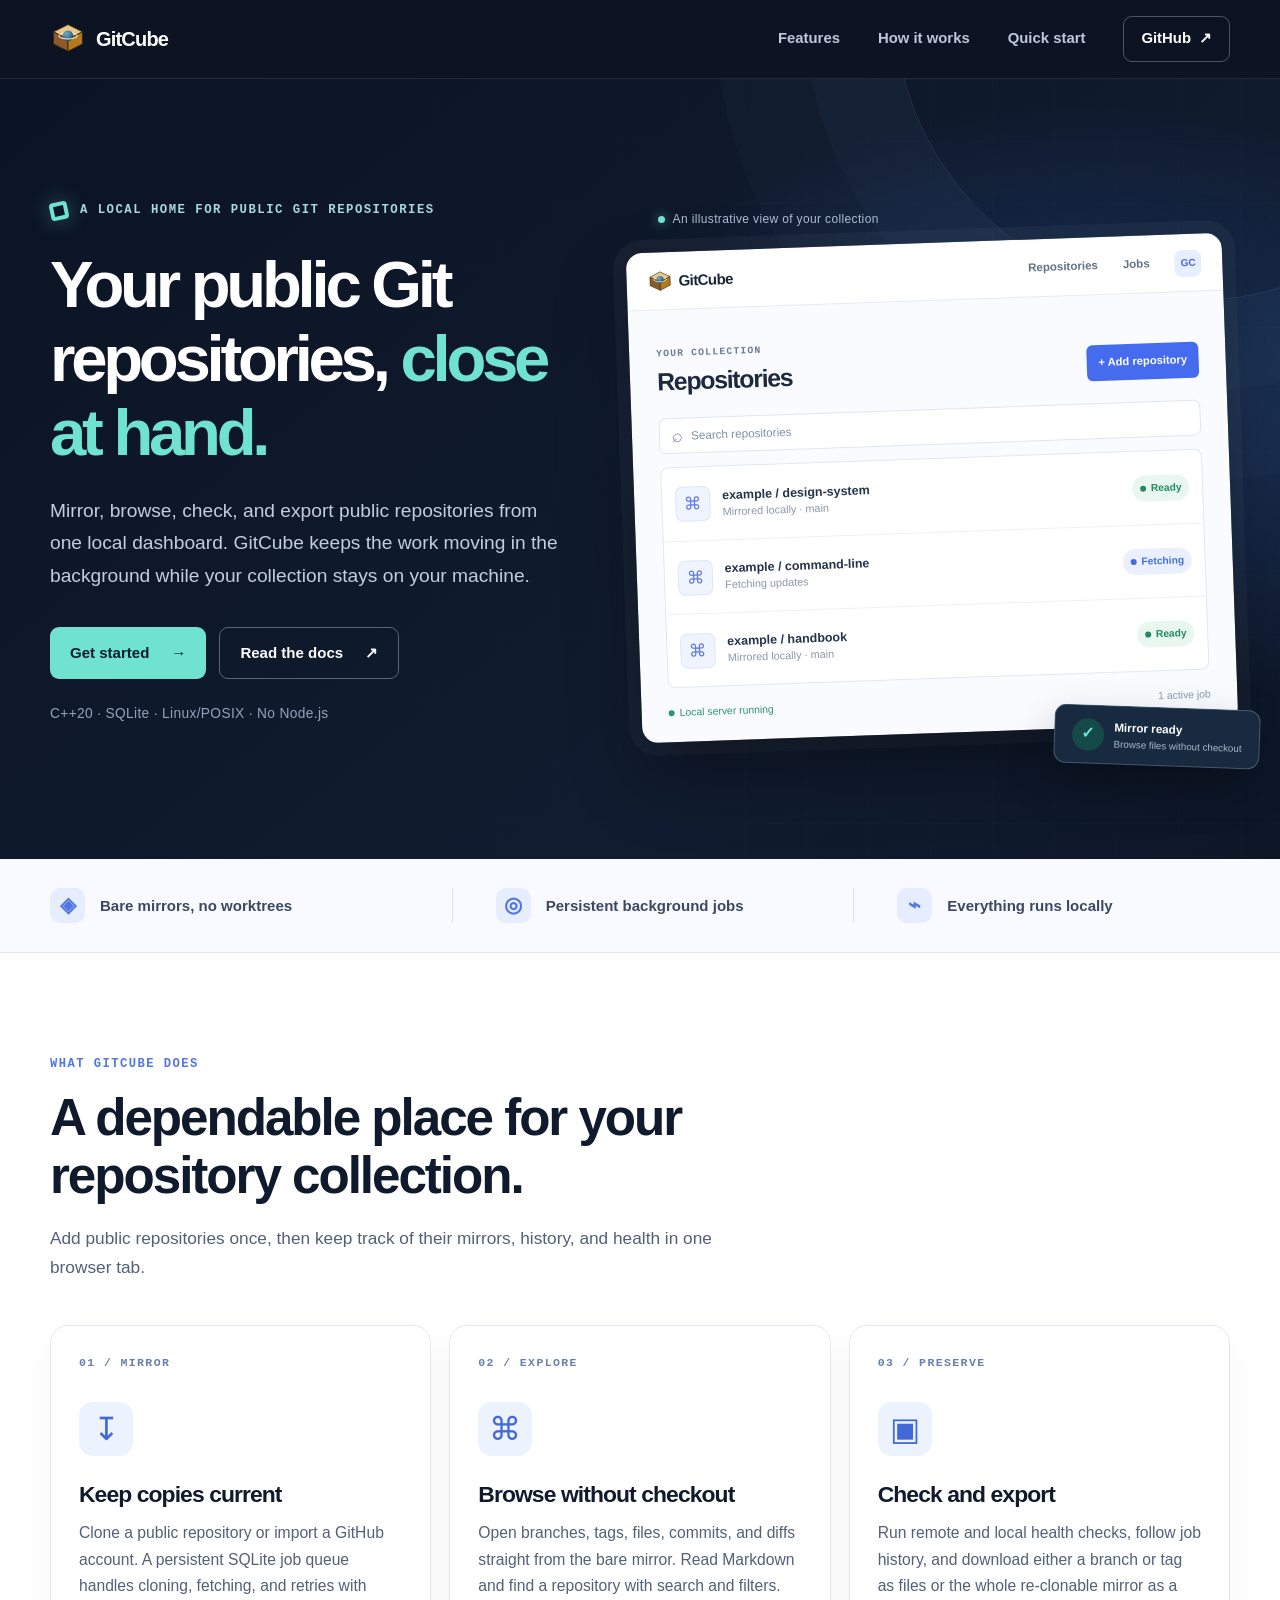
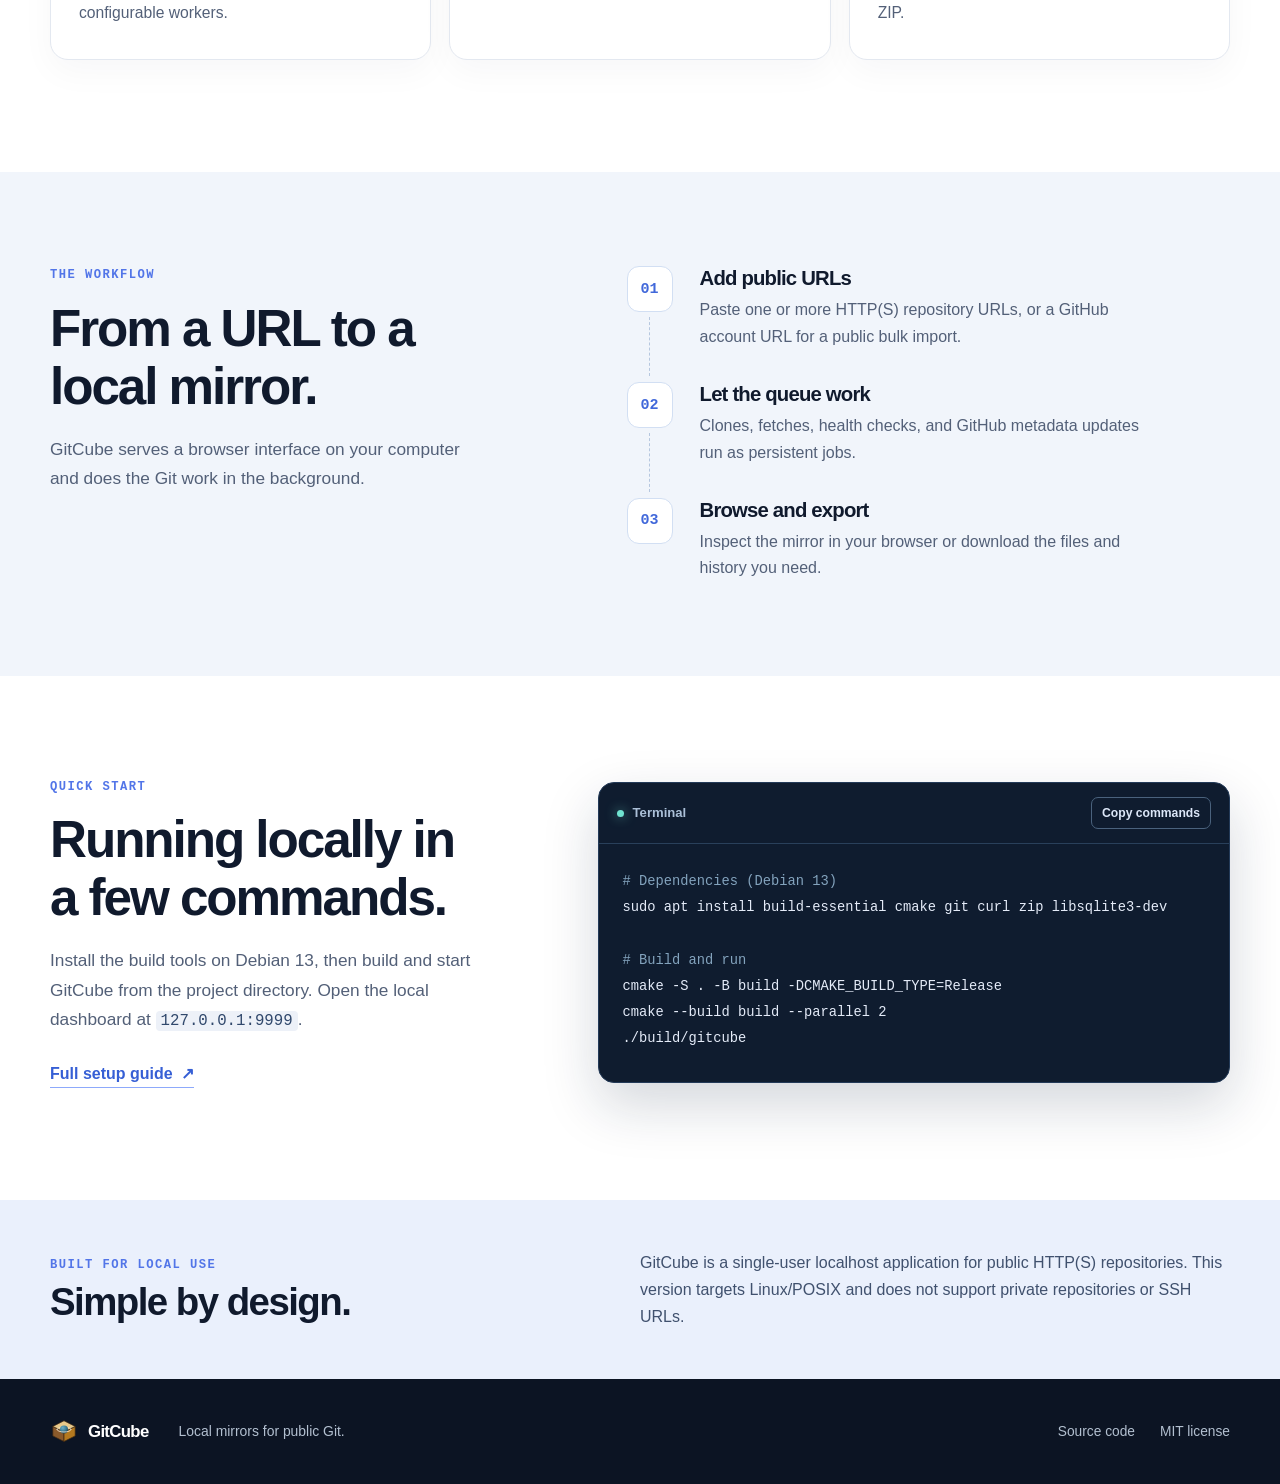
==== commit e4d00ef3: "Publish GitCube website from public repository" ====
--- a/web/index.html
+++ b/web/index.html
@@ -26,7 +26,7 @@
           <a href="#features">Features</a>
           <a href="#how-it-works">How it works</a>
           <a href="#quick-start">Quick start</a>
-          <a class="nav-github" href="https://github.com/robertvokac/git-cube-site" target="_blank" rel="noopener noreferrer">Website source <span aria-hidden="true">↗</span></a>
+          <a class="nav-github" href="https://github.com/robertvokac/git-cube" target="_blank" rel="noopener noreferrer">GitHub <span aria-hidden="true">↗</span></a>
         </nav>
       </div>
     </header>
@@ -41,7 +41,7 @@
             <p class="hero-lead">Mirror, browse, check, and export public repositories from one local dashboard. GitCube keeps the work moving in the background while your collection stays on your machine.</p>
             <div class="hero-actions">
               <a class="button button-primary" href="#quick-start">Get started <span aria-hidden="true">→</span></a>
-              <a class="button button-secondary" href="#features">Explore features <span aria-hidden="true">↓</span></a>
+              <a class="button button-secondary" href="https://github.com/robertvokac/git-cube/blob/develop/README.md" target="_blank" rel="noopener noreferrer">Read the docs <span aria-hidden="true">↗</span></a>
             </div>
             <p class="hero-footnote">C++20 · SQLite · Linux/POSIX · No Node.js</p>
           </div>
@@ -144,6 +144,7 @@
             <p class="section-kicker">QUICK START</p>
             <h2 id="quick-start-title">Running locally in a few commands.</h2>
             <p>Install the build tools on Debian 13, then build and start GitCube from the project directory. Open the local dashboard at <code>127.0.0.1:9999</code>.</p>
+            <a class="text-link" href="https://github.com/robertvokac/git-cube/blob/develop/README.md#quick-start" target="_blank" rel="noopener noreferrer">Full setup guide <span aria-hidden="true">↗</span></a>
           </div>
           <div class="code-panel">
             <div class="code-header"><span><span class="terminal-dot"></span> Terminal</span><button class="copy-button" type="button" aria-live="polite">Copy commands</button></div>
@@ -170,7 +171,7 @@
       <div class="shell footer-inner">
         <a class="brand footer-brand" href="#top"><img src="./favicon.svg" alt="" width="28" height="28"><span>GitCube</span></a>
         <p>Local mirrors for public Git.</p>
-        <div class="footer-links"><a href="https://github.com/robertvokac/git-cube-site" target="_blank" rel="noopener noreferrer">Website source</a><a href="https://github.com/robertvokac/git-cube-site/blob/main/LICENSE" target="_blank" rel="noopener noreferrer">MIT license</a></div>
+        <div class="footer-links"><a href="https://github.com/robertvokac/git-cube" target="_blank" rel="noopener noreferrer">Source code</a><a href="https://github.com/robertvokac/git-cube/blob/develop/LICENSE" target="_blank" rel="noopener noreferrer">MIT license</a></div>
       </div>
     </footer>
   </body>
--- a/web/styles.css
+++ b/web/styles.css
@@ -122,6 +122,8 @@
 .quick-start-layout { display: grid; grid-template-columns: minmax(0, .84fr) minmax(0, 1.16fr); gap: clamp(45px, 7vw, 95px); align-items: center; }
 .quick-start-copy { max-width: 425px; }
 .quick-start-copy code { padding: 1px 5px; border-radius: 4px; background: #edf1f8; color: #30486c; font-size: .91em; }
+.text-link { display: inline-flex; align-items: center; gap: 8px; margin-top: 10px; color: #365fd5; font-weight: 750; border-bottom: 1px solid #8da9fb; }
+.text-link:hover { color: #173fac; }
 .code-panel { min-width: 0; overflow: hidden; border: 1px solid #233a58; border-radius: 16px; background: #0f1c2f; color: #e4ebf8; box-shadow: 0 22px 55px rgba(14,32,62,.18); }
 .code-header { display: flex; align-items: center; justify-content: space-between; gap: 12px; padding: 14px 18px; border-bottom: 1px solid #29405b; color: #abc0d8; font-size: .82rem; font-weight: 700; }
 .code-header > span { display: inline-flex; align-items: center; gap: 9px; }
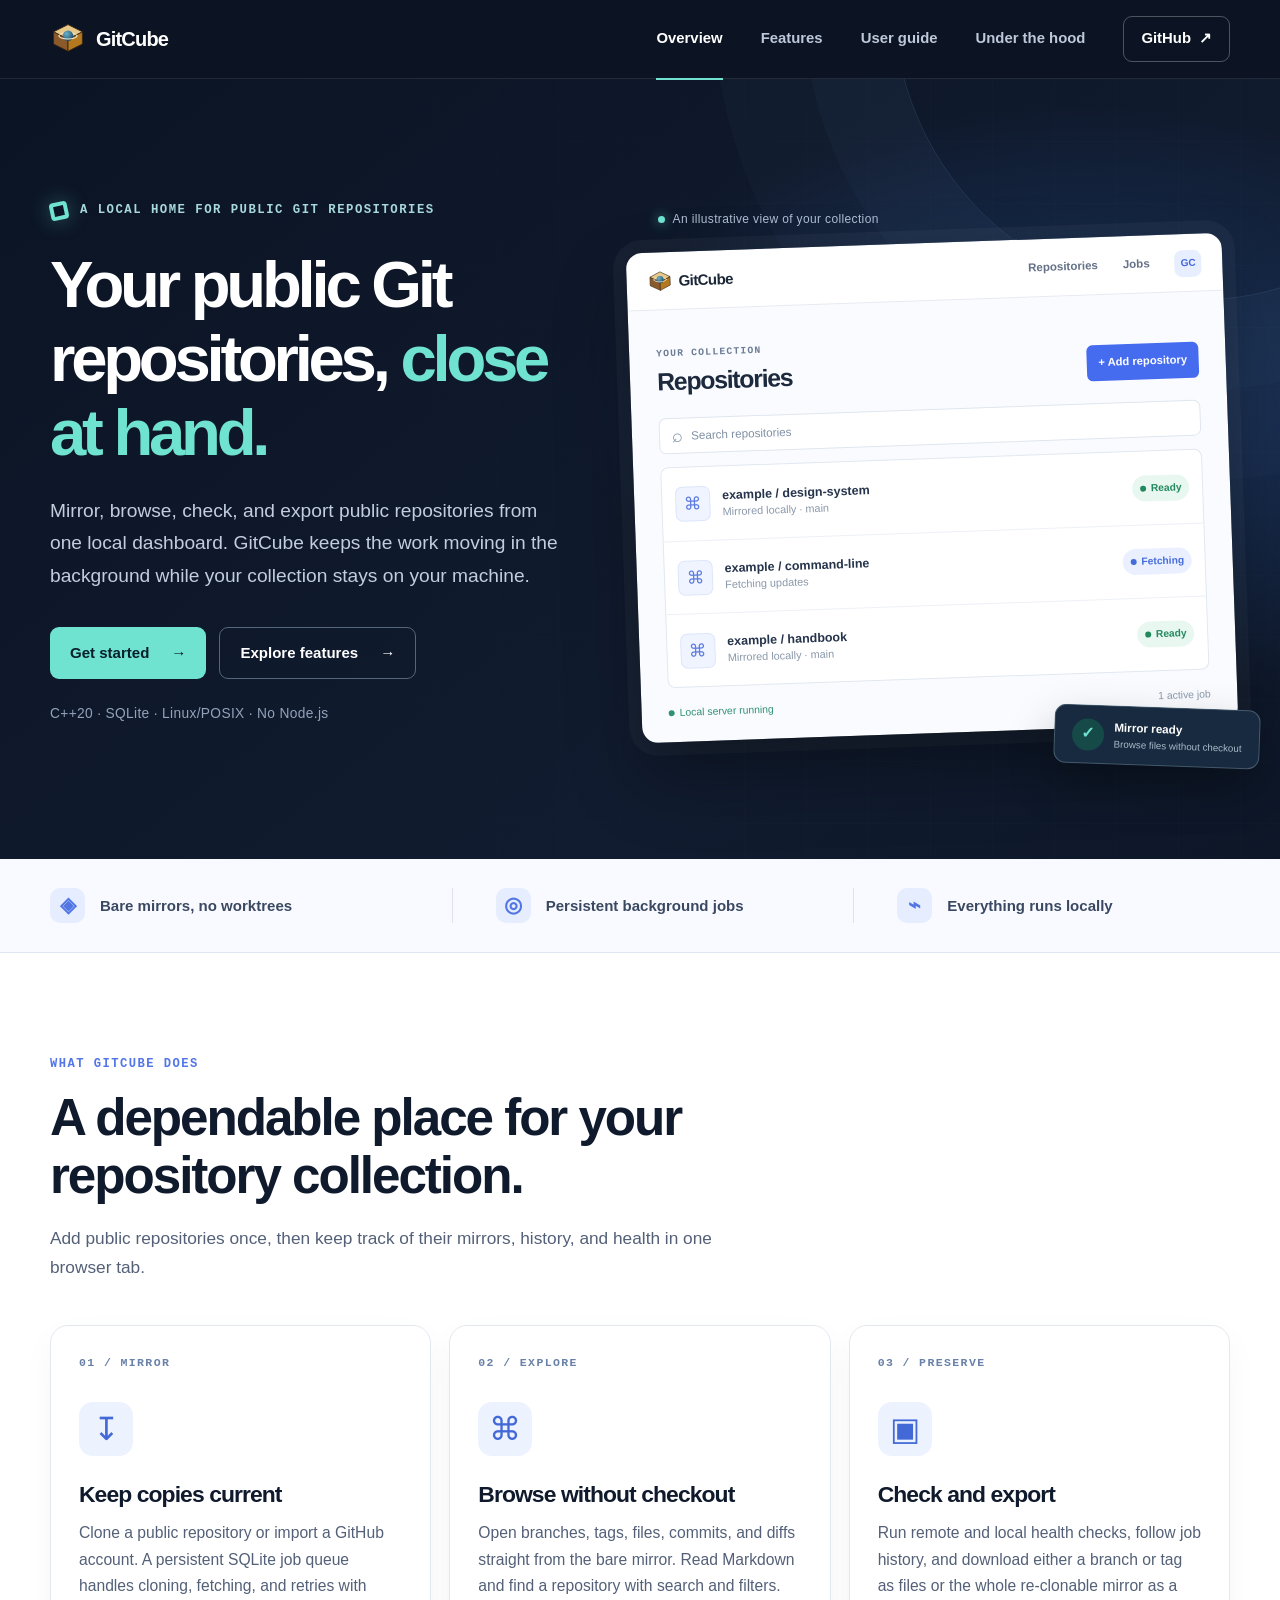
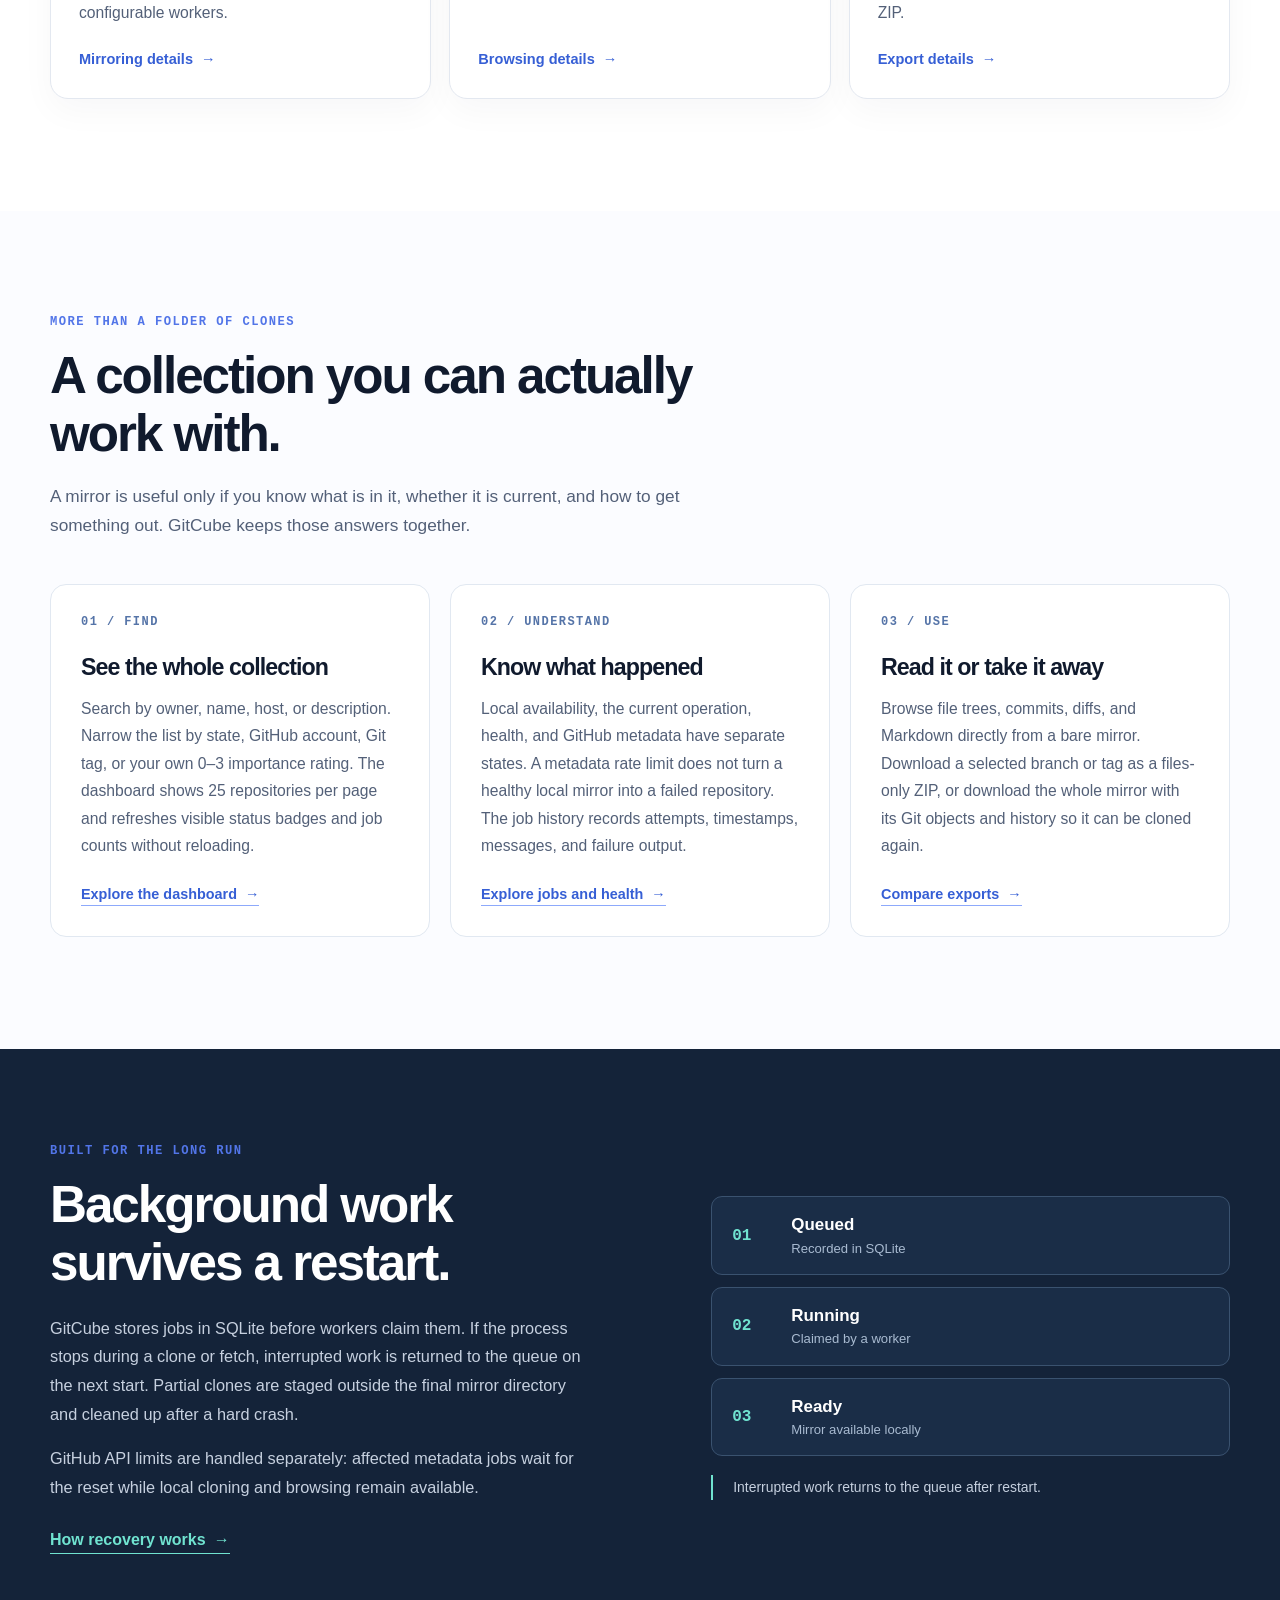
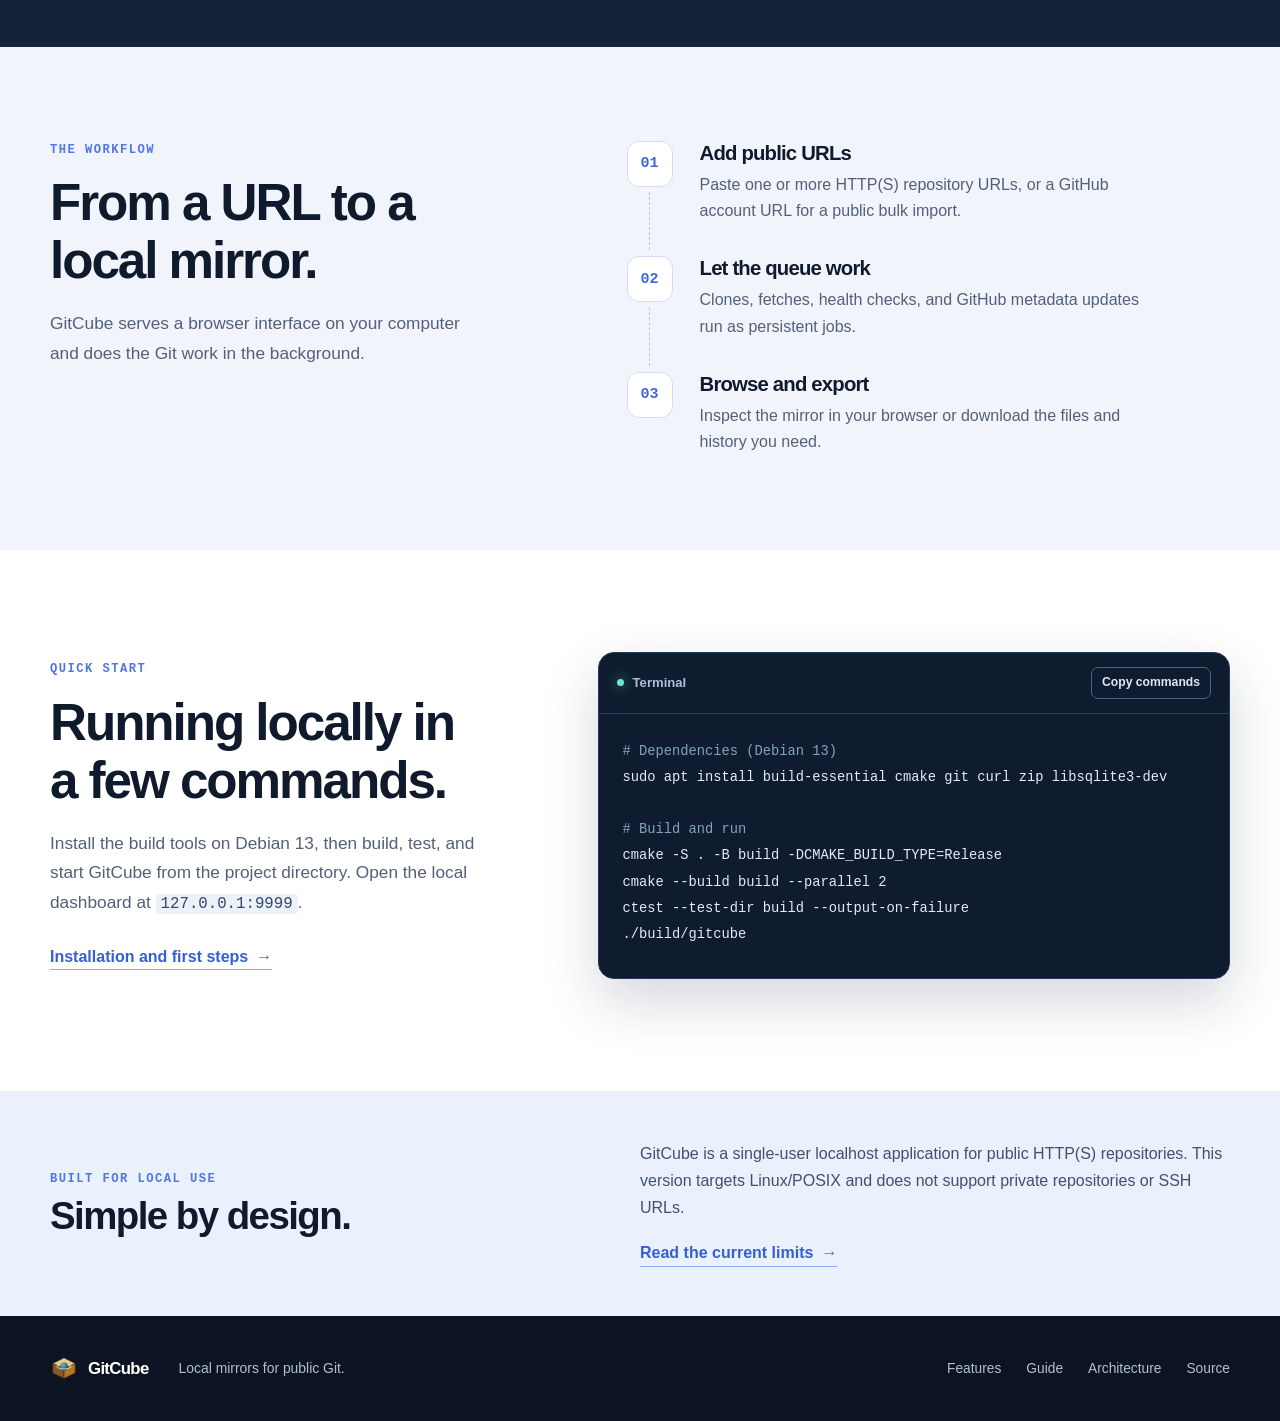
==== commit c7369d6a: "Expand GitCube website with detailed guide and architecture" ====
--- a/web/index.html
+++ b/web/index.html
@@ -15,7 +15,7 @@
 
     <header class="site-header">
       <div class="shell header-inner">
-        <a class="brand" href="#top" aria-label="GitCube home">
+        <a class="brand" href="./index.html" aria-label="GitCube home">
           <img src="./favicon.svg" alt="" width="36" height="36">
           <span>GitCube</span>
         </a>
@@ -23,9 +23,10 @@
           <span></span><span></span><span></span>
         </button>
         <nav class="site-nav" id="site-nav" aria-label="Main navigation">
-          <a href="#features">Features</a>
-          <a href="#how-it-works">How it works</a>
-          <a href="#quick-start">Quick start</a>
+          <a href="./index.html" aria-current="page">Overview</a>
+          <a href="./features.html">Features</a>
+          <a href="./guide.html">User guide</a>
+          <a href="./architecture.html">Under the hood</a>
           <a class="nav-github" href="https://github.com/robertvokac/git-cube" target="_blank" rel="noopener noreferrer">GitHub <span aria-hidden="true">↗</span></a>
         </nav>
       </div>
@@ -40,8 +41,8 @@
             <h1 id="hero-title">Your public Git repositories, <em>close at hand.</em></h1>
             <p class="hero-lead">Mirror, browse, check, and export public repositories from one local dashboard. GitCube keeps the work moving in the background while your collection stays on your machine.</p>
             <div class="hero-actions">
-              <a class="button button-primary" href="#quick-start">Get started <span aria-hidden="true">→</span></a>
-              <a class="button button-secondary" href="https://github.com/robertvokac/git-cube/blob/develop/README.md" target="_blank" rel="noopener noreferrer">Read the docs <span aria-hidden="true">↗</span></a>
+              <a class="button button-primary" href="./guide.html">Get started <span aria-hidden="true">→</span></a>
+              <a class="button button-secondary" href="./features.html">Explore features <span aria-hidden="true">→</span></a>
             </div>
             <p class="hero-footnote">C++20 · SQLite · Linux/POSIX · No Node.js</p>
           </div>
@@ -106,19 +107,70 @@
               <div class="feature-icon" aria-hidden="true">↧</div>
               <h3>Keep copies current</h3>
               <p>Clone a public repository or import a GitHub account. A persistent SQLite job queue handles cloning, fetching, and retries with configurable workers.</p>
+              <a class="card-link" href="./features.html#mirroring">Mirroring details <span aria-hidden="true">→</span></a>
             </article>
             <article class="feature-card">
               <span class="feature-number">02 / EXPLORE</span>
               <div class="feature-icon" aria-hidden="true">⌘</div>
               <h3>Browse without checkout</h3>
               <p>Open branches, tags, files, commits, and diffs straight from the bare mirror. Read Markdown and find a repository with search and filters.</p>
+              <a class="card-link" href="./features.html#browsing">Browsing details <span aria-hidden="true">→</span></a>
             </article>
             <article class="feature-card">
               <span class="feature-number">03 / PRESERVE</span>
               <div class="feature-icon" aria-hidden="true">▣</div>
               <h3>Check and export</h3>
               <p>Run remote and local health checks, follow job history, and download either a branch or tag as files or the whole re-clonable mirror as a ZIP.</p>
-            </article>
+              <a class="card-link" href="./features.html#exporting">Export details <span aria-hidden="true">→</span></a>
+            </article>
+          </div>
+        </div>
+      </section>
+
+      <section class="section deep-overview" aria-labelledby="overview-title">
+        <div class="shell">
+          <div class="section-intro">
+            <p class="section-kicker">MORE THAN A FOLDER OF CLONES</p>
+            <h2 id="overview-title">A collection you can actually work with.</h2>
+            <p>A mirror is useful only if you know what is in it, whether it is current, and how to get something out. GitCube keeps those answers together.</p>
+          </div>
+          <div class="overview-grid">
+            <article class="overview-panel">
+              <span class="panel-label">01 / FIND</span>
+              <h3>See the whole collection</h3>
+              <p>Search by owner, name, host, or description. Narrow the list by state, GitHub account, Git tag, or your own 0–3 importance rating. The dashboard shows 25 repositories per page and refreshes visible status badges and job counts without reloading.</p>
+              <a class="text-link" href="./features.html#catalog">Explore the dashboard <span aria-hidden="true">→</span></a>
+            </article>
+            <article class="overview-panel">
+              <span class="panel-label">02 / UNDERSTAND</span>
+              <h3>Know what happened</h3>
+              <p>Local availability, the current operation, health, and GitHub metadata have separate states. A metadata rate limit does not turn a healthy local mirror into a failed repository. The job history records attempts, timestamps, messages, and failure output.</p>
+              <a class="text-link" href="./features.html#jobs">Explore jobs and health <span aria-hidden="true">→</span></a>
+            </article>
+            <article class="overview-panel">
+              <span class="panel-label">03 / USE</span>
+              <h3>Read it or take it away</h3>
+              <p>Browse file trees, commits, diffs, and Markdown directly from a bare mirror. Download a selected branch or tag as a files-only ZIP, or download the whole mirror with its Git objects and history so it can be cloned again.</p>
+              <a class="text-link" href="./features.html#exporting">Compare exports <span aria-hidden="true">→</span></a>
+            </article>
+          </div>
+        </div>
+      </section>
+
+      <section class="state-section" aria-labelledby="state-title">
+        <div class="shell state-layout">
+          <div>
+            <p class="section-kicker">BUILT FOR THE LONG RUN</p>
+            <h2 id="state-title">Background work survives a restart.</h2>
+            <p>GitCube stores jobs in SQLite before workers claim them. If the process stops during a clone or fetch, interrupted work is returned to the queue on the next start. Partial clones are staged outside the final mirror directory and cleaned up after a hard crash.</p>
+            <p>GitHub API limits are handled separately: affected metadata jobs wait for the reset while local cloning and browsing remain available.</p>
+            <a class="text-link" href="./architecture.html#reliability">How recovery works <span aria-hidden="true">→</span></a>
+          </div>
+          <div class="state-flow" aria-label="Job progression from queued to running to ready, with interrupted jobs returning to the queue">
+            <div><span>01</span><strong>Queued</strong><small>Recorded in SQLite</small></div>
+            <div><span>02</span><strong>Running</strong><small>Claimed by a worker</small></div>
+            <div><span>03</span><strong>Ready</strong><small>Mirror available locally</small></div>
+            <p>Interrupted work returns to the queue after restart.</p>
           </div>
         </div>
       </section>
@@ -143,17 +195,18 @@
           <div class="quick-start-copy">
             <p class="section-kicker">QUICK START</p>
             <h2 id="quick-start-title">Running locally in a few commands.</h2>
-            <p>Install the build tools on Debian 13, then build and start GitCube from the project directory. Open the local dashboard at <code>127.0.0.1:9999</code>.</p>
-            <a class="text-link" href="https://github.com/robertvokac/git-cube/blob/develop/README.md#quick-start" target="_blank" rel="noopener noreferrer">Full setup guide <span aria-hidden="true">↗</span></a>
+            <p>Install the build tools on Debian 13, then build, test, and start GitCube from the project directory. Open the local dashboard at <code>127.0.0.1:9999</code>.</p>
+            <a class="text-link" href="./guide.html">Installation and first steps <span aria-hidden="true">→</span></a>
           </div>
           <div class="code-panel">
-            <div class="code-header"><span><span class="terminal-dot"></span> Terminal</span><button class="copy-button" type="button" aria-live="polite">Copy commands</button></div>
+            <div class="code-header"><span><span class="terminal-dot"></span> Terminal</span><button class="copy-button" type="button" data-copy-target="quick-start-code" aria-live="polite">Copy commands</button></div>
             <pre id="quick-start-code"><code><span class="code-comment"># Dependencies (Debian 13)</span>
 sudo apt install build-essential cmake git curl zip libsqlite3-dev
 
 <span class="code-comment"># Build and run</span>
 cmake -S . -B build -DCMAKE_BUILD_TYPE=Release
 cmake --build build --parallel 2
+ctest --test-dir build --output-on-failure
 ./build/gitcube</code></pre>
           </div>
         </div>
@@ -162,16 +215,16 @@
       <section class="boundary-section" aria-labelledby="boundary-title">
         <div class="shell boundary-inner">
           <div><p class="section-kicker">BUILT FOR LOCAL USE</p><h2 id="boundary-title">Simple by design.</h2></div>
-          <p>GitCube is a single-user localhost application for public HTTP(S) repositories. This version targets Linux/POSIX and does not support private repositories or SSH URLs.</p>
+          <div class="boundary-copy"><p>GitCube is a single-user localhost application for public HTTP(S) repositories. This version targets Linux/POSIX and does not support private repositories or SSH URLs.</p><a class="text-link" href="./architecture.html#limits">Read the current limits <span aria-hidden="true">→</span></a></div>
         </div>
       </section>
     </main>
 
     <footer class="site-footer">
       <div class="shell footer-inner">
-        <a class="brand footer-brand" href="#top"><img src="./favicon.svg" alt="" width="28" height="28"><span>GitCube</span></a>
+        <a class="brand footer-brand" href="./index.html"><img src="./favicon.svg" alt="" width="28" height="28"><span>GitCube</span></a>
         <p>Local mirrors for public Git.</p>
-        <div class="footer-links"><a href="https://github.com/robertvokac/git-cube" target="_blank" rel="noopener noreferrer">Source code</a><a href="https://github.com/robertvokac/git-cube/blob/develop/LICENSE" target="_blank" rel="noopener noreferrer">MIT license</a></div>
+        <div class="footer-links"><a href="./features.html">Features</a><a href="./guide.html">Guide</a><a href="./architecture.html">Architecture</a><a href="https://github.com/robertvokac/git-cube" target="_blank" rel="noopener noreferrer">Source</a></div>
       </div>
     </footer>
   </body>
--- a/web/styles.css
+++ b/web/styles.css
@@ -204,3 +204,115 @@
   html { scroll-behavior: auto; }
   *, *::before, *::after { transition-duration: .01ms !important; animation-duration: .01ms !important; }
 }
+.site-nav a[aria-current="page"] { color: #fff; }
+.site-nav a[aria-current="page"]:not(.nav-github) { position: relative; }
+.site-nav a[aria-current="page"]:not(.nav-github)::after { content: ""; position: absolute; left: 0; right: 0; bottom: -29px; height: 2px; background: var(--aqua); }
+.card-link { display: inline-flex; align-items: center; gap: 8px; width: fit-content; margin-top: auto; padding-top: 21px; color: #365fd5; font-size: .91rem; font-weight: 750; }
+.card-link:hover { color: #163fae; }
+.deep-overview { background: #fbfcff; }
+.overview-grid { display: grid; grid-template-columns: repeat(3, minmax(0, 1fr)); gap: 20px; }
+.overview-panel { padding: 30px; border: 1px solid #e1e8f1; border-radius: 16px; background: #fff; }
+.panel-label { display: block; margin-bottom: 25px; color: #5574a8; font: 700 .75rem ui-monospace, SFMono-Regular, Menlo, Consolas, monospace; letter-spacing: .12em; }
+.overview-panel h3 { margin-bottom: 15px; font-size: 1.45rem; }
+.overview-panel p { margin-bottom: 13px; color: var(--muted); font-size: .98rem; line-height: 1.75; }
+.overview-panel .text-link { font-size: .9rem; }
+.state-section { padding-block: 93px; color: #fff; background: #142339; }
+.state-layout { display: grid; grid-template-columns: minmax(0, 1fr) minmax(0, .95fr); align-items: center; gap: clamp(50px, 9vw, 130px); }
+.state-layout h2 { max-width: 550px; margin-bottom: 22px; font-size: clamp(2.35rem, 4vw, 3.65rem); }
+.state-layout p:not(.section-kicker) { max-width: 555px; color: #c6d0df; font-size: 1.02rem; line-height: 1.75; }
+.state-layout .text-link { color: var(--aqua); border-color: var(--aqua); }
+.state-flow { display: grid; gap: 12px; }
+.state-flow > div { display: grid; grid-template-columns: 45px 1fr; align-items: center; gap: 0 14px; padding: 15px 20px; border: 1px solid #3a526f; border-radius: 11px; background: #1a2d47; }
+.state-flow > div span { grid-row: span 2; color: var(--aqua); font: 800 1rem ui-monospace, SFMono-Regular, Menlo, Consolas, monospace; }
+.state-flow strong { font-size: 1.06rem; }
+.state-flow small { color: #a9bbd1; font-size: .82rem; }
+.state-flow > p { margin: 7px 0 0; padding-left: 20px; border-left: 2px solid var(--aqua); font-size: .87rem !important; }
+.boundary-copy { max-width: 590px; }
+.boundary-copy p { margin-bottom: 10px; color: #40516e; line-height: 1.7; }
+
+.page-hero { position: relative; overflow: hidden; color: #fff; background: radial-gradient(ellipse 680px 340px at 86% 50%, #204064 0%, transparent 72%), #0c1423; }
+.page-hero::after { content: ""; position: absolute; width: 460px; height: 460px; top: -260px; right: -100px; border: 1px solid rgba(112,227,208,.13); border-radius: 50%; box-shadow: 0 0 0 85px rgba(112,227,208,.025), 0 0 0 170px rgba(112,227,208,.02); pointer-events: none; }
+.page-hero-inner { position: relative; z-index: 1; padding-block: 82px 92px; }
+.page-hero .eyebrow { margin-bottom: 23px; }
+.page-hero h1 { max-width: 910px; margin-bottom: 22px; font-size: clamp(3rem, 5.5vw, 5rem); }
+.page-hero p:not(.eyebrow) { max-width: 760px; color: #c6d4e6; font-size: 1.16rem; line-height: 1.7; }
+.page-hero-actions { display: flex; flex-wrap: wrap; gap: 13px; margin-top: 30px; }
+.article-layout { display: grid; grid-template-columns: 220px minmax(0, 1fr); align-items: start; gap: clamp(48px, 7vw, 100px); padding-block: 73px 120px; }
+.page-toc { display: flex; position: sticky; top: 30px; flex-direction: column; gap: 2px; padding: 17px 0 18px 17px; border-left: 1px solid #dce5ef; }
+.page-toc span { margin-bottom: 14px; color: #7c8ba2; font: 700 .72rem ui-monospace, SFMono-Regular, Menlo, Consolas, monospace; letter-spacing: .13em; }
+.page-toc a { padding: 7px 10px; border-radius: 7px; color: #52617a; font-size: .88rem; font-weight: 650; }
+.page-toc a:hover { color: #315bd2; background: #edf2fd; }
+.article-content { min-width: 0; }
+.article-section { margin-bottom: 70px; padding-bottom: 70px; border-bottom: 1px solid #e3e9f0; }
+.article-section:last-child { margin-bottom: 0; padding-bottom: 0; border-bottom: 0; }
+.article-section h2 { max-width: 750px; margin-bottom: 24px; font-size: clamp(2.2rem, 3.4vw, 3.2rem); }
+.article-section h3 { font-size: 1.34rem; }
+.article-section > p:not(.section-kicker), .article-section > ol, .article-section > ul { max-width: 800px; color: #47566e; font-size: 1.04rem; line-height: 1.78; }
+.article-section > p + p { margin-top: 17px; }
+.article-section code, .overview-panel code { padding: 1px 5px; border-radius: 4px; background: #edf1f8; color: #30486c; font-size: .89em; }
+.article-section .code-panel { margin-block: 27px; }
+.article-section .code-panel code { padding: 0; border-radius: 0; color: inherit; background: none; font-size: inherit; }
+.article-section .code-panel pre { line-height: 1.75; }
+.article-section a.inline-link { color: #315fdc; text-decoration: underline; text-underline-offset: 3px; }
+.example-box { display: grid; gap: 6px; margin-block: 28px; padding: 23px 25px; border: 1px solid #dce5f2; border-radius: 12px; background: #f7faff; }
+.example-box span { margin-top: 11px; color: #657ca6; font: 700 .73rem ui-monospace, SFMono-Regular, Menlo, Consolas, monospace; letter-spacing: .11em; }
+.example-box span:first-child { margin-top: 0; }
+.example-box code { width: fit-content; max-width: 100%; overflow-wrap: anywhere; padding: 2px 0; color: #253855; background: none; font-size: .91rem; }
+.callout { margin-block: 27px; padding: 22px 25px; border-left: 4px solid #5780ea; border-radius: 0 10px 10px 0; background: #eef3ff; }
+.callout strong { display: block; margin-bottom: 5px; color: #1b376b; font-size: 1.02rem; }
+.callout p { margin: 0; color: #435776; line-height: 1.72; }
+.detail-grid, .limits-grid { display: grid; grid-template-columns: repeat(2, minmax(0, 1fr)); gap: 15px; margin-block: 28px; }
+.detail-grid > div, .limits-grid > div { padding: 22px 24px; border: 1px solid #dfe7f0; border-radius: 12px; background: #fbfcff; }
+.detail-grid h3, .limits-grid h3 { margin-bottom: 10px; font-size: 1.15rem; }
+.detail-grid p, .limits-grid p { margin: 0; color: #52617a; font-size: .96rem; line-height: 1.67; }
+.table-scroll { max-width: 100%; overflow-x: auto; margin-block: 27px; border: 1px solid #dce5ef; border-radius: 12px; }
+.comparison-table { width: 100%; min-width: 620px; border-collapse: collapse; text-align: left; }
+.comparison-table th { padding: 14px 18px; color: #526681; background: #edf2fa; font: 700 .74rem ui-monospace, SFMono-Regular, Menlo, Consolas, monospace; letter-spacing: .07em; text-transform: uppercase; }
+.comparison-table td { padding: 17px 18px; border-top: 1px solid #e5ebf2; color: #4b5b72; font-size: .94rem; line-height: 1.6; vertical-align: top; }
+.comparison-table td:first-child { color: #21314a; }
+.article-next { margin-top: 36px; padding: 32px; border-radius: 16px; color: #fff; background: #162941; }
+.article-next span { color: #8be7d8; font: 700 .75rem ui-monospace, SFMono-Regular, Menlo, Consolas, monospace; letter-spacing: .12em; }
+.article-next h3 { margin: 11px 0 9px; font-size: 1.8rem; }
+.article-next p { max-width: 650px; margin-bottom: 23px; color: #bfcedf; line-height: 1.65; }
+.instruction-list { display: grid; gap: 15px; padding-left: 24px; }
+.instruction-list li { padding-left: 7px; }
+.instruction-list strong, .instruction-list span { display: block; }
+.instruction-list strong { color: #203650; }
+.instruction-list span { color: #52617a; }
+.flow-diagram { display: grid; grid-template-columns: repeat(5, minmax(0, 1fr)); gap: 9px; margin-block: 30px; }
+.flow-diagram > div { position: relative; min-width: 0; padding: 16px 12px; border: 1px solid #d8e5f4; border-radius: 10px; background: #f4f8fe; }
+.flow-diagram > div span, .flow-diagram strong, .flow-diagram small { display: block; }
+.flow-diagram > div span { margin-bottom: 18px; color: #5678bc; font: 800 .78rem ui-monospace, SFMono-Regular, Menlo, Consolas, monospace; }
+.flow-diagram strong { color: #1b3251; font-size: .9rem; }
+.flow-diagram small { margin-top: 4px; color: #708199; font-size: .74rem; line-height: 1.4; }
+.check-list { display: grid; gap: 14px; padding-left: 23px; }
+.check-list li { padding-left: 4px; }
+.check-list strong { color: #203650; }
+
+@media (max-width: 1000px) {
+  .overview-grid { grid-template-columns: 1fr; }
+  .overview-panel { padding: 25px; }
+  .state-layout { gap: 38px; }
+  .article-layout { grid-template-columns: 175px minmax(0, 1fr); gap: 38px; }
+}
+@media (max-width: 760px) {
+  .site-nav a[aria-current="page"]:not(.nav-github)::after { display: none; }
+  .site-nav a[aria-current="page"] { background: #1a2c45; border-radius: 7px; }
+  .state-layout { grid-template-columns: 1fr; }
+  .state-section { padding-block: 75px; }
+  .page-hero-inner { padding-block: 62px 75px; }
+  .article-layout { display: block; padding-block: 37px 80px; }
+  .page-toc { position: static; flex-direction: row; flex-wrap: wrap; gap: 4px; margin-bottom: 46px; padding: 0 0 20px; border-left: 0; border-bottom: 1px solid #dce5ef; }
+  .page-toc span { flex-basis: 100%; margin-bottom: 6px; }
+  .page-toc a { font-size: .84rem; background: #f4f7fc; }
+  .article-section { margin-bottom: 52px; padding-bottom: 52px; }
+  .flow-diagram { grid-template-columns: repeat(2, minmax(0, 1fr)); }
+}
+@media (max-width: 500px) {
+  .page-hero h1 { font-size: clamp(2.65rem, 11vw, 3.45rem); }
+  .page-hero-actions .button { width: 100%; }
+  .detail-grid, .limits-grid, .flow-diagram { grid-template-columns: 1fr; }
+  .article-section h2 { font-size: 2.1rem; }
+  .article-next { padding: 24px; }
+  .example-box { padding: 19px; }
+}
